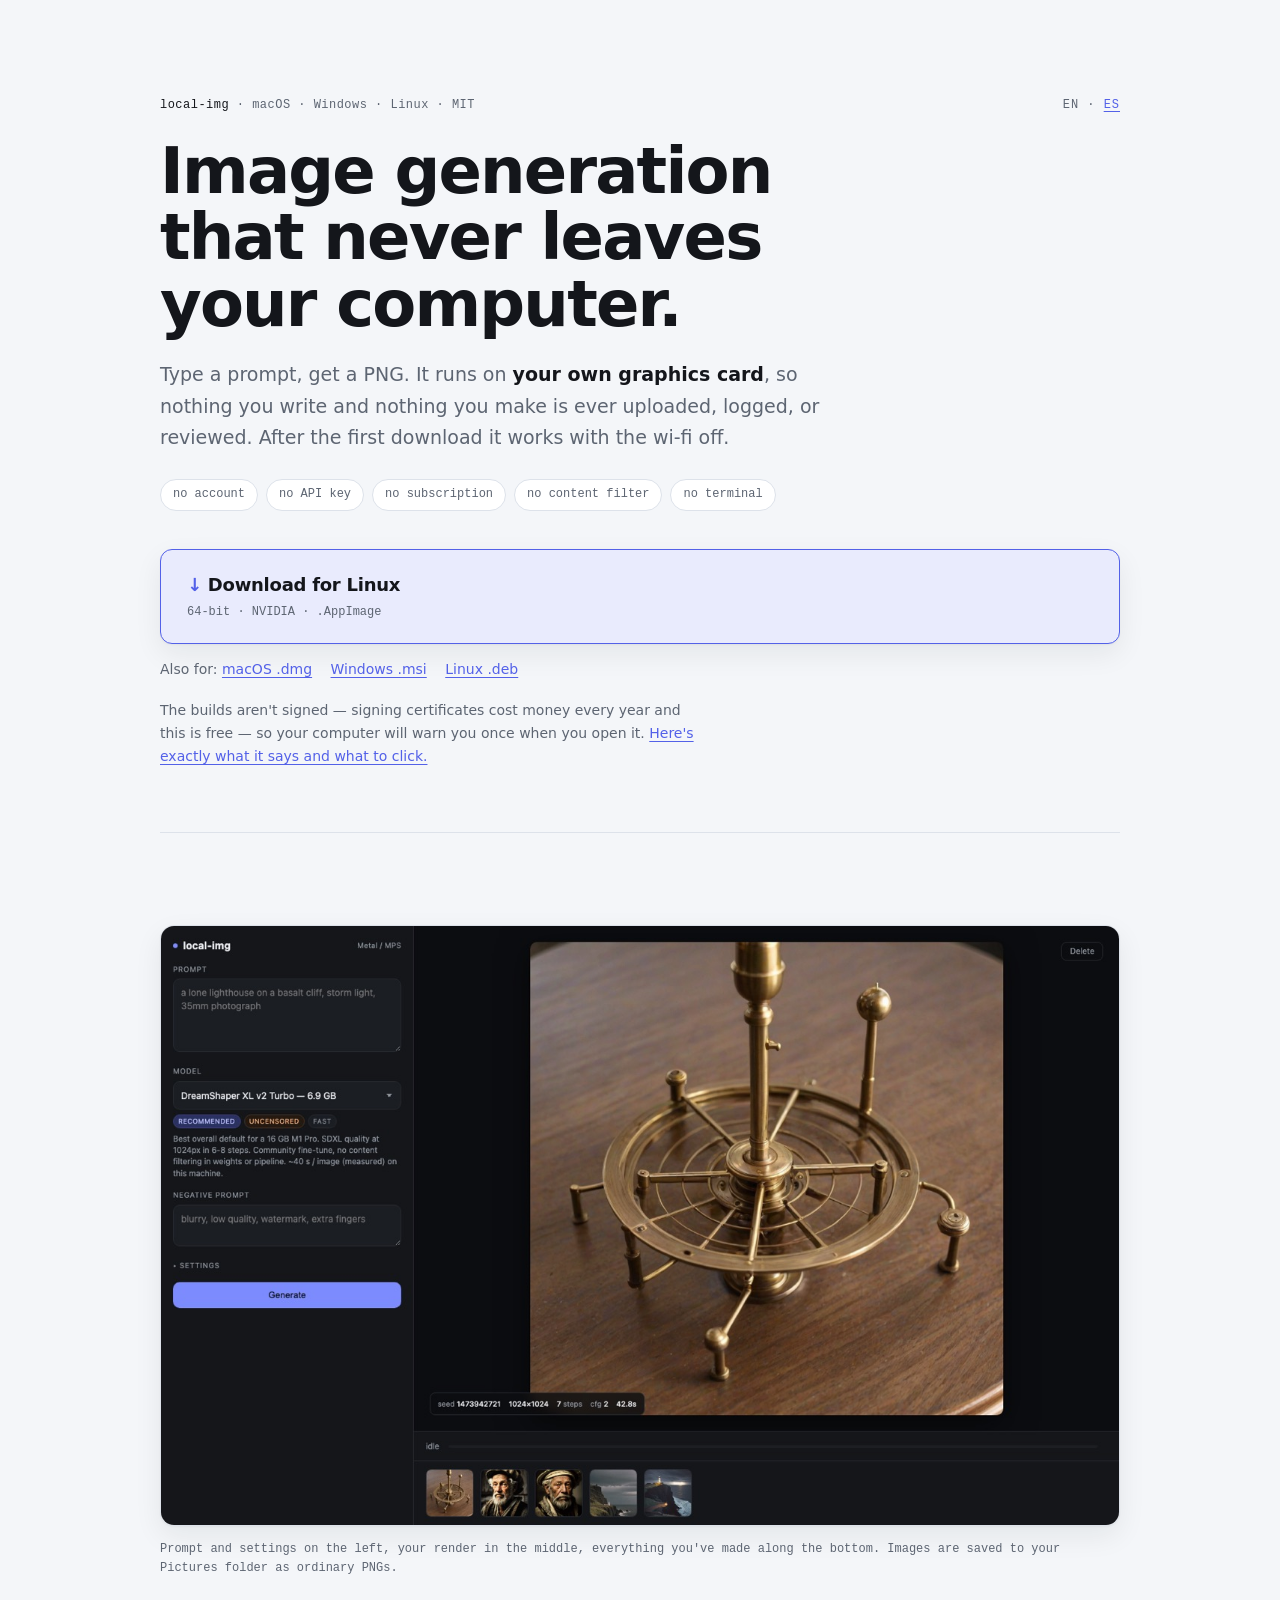
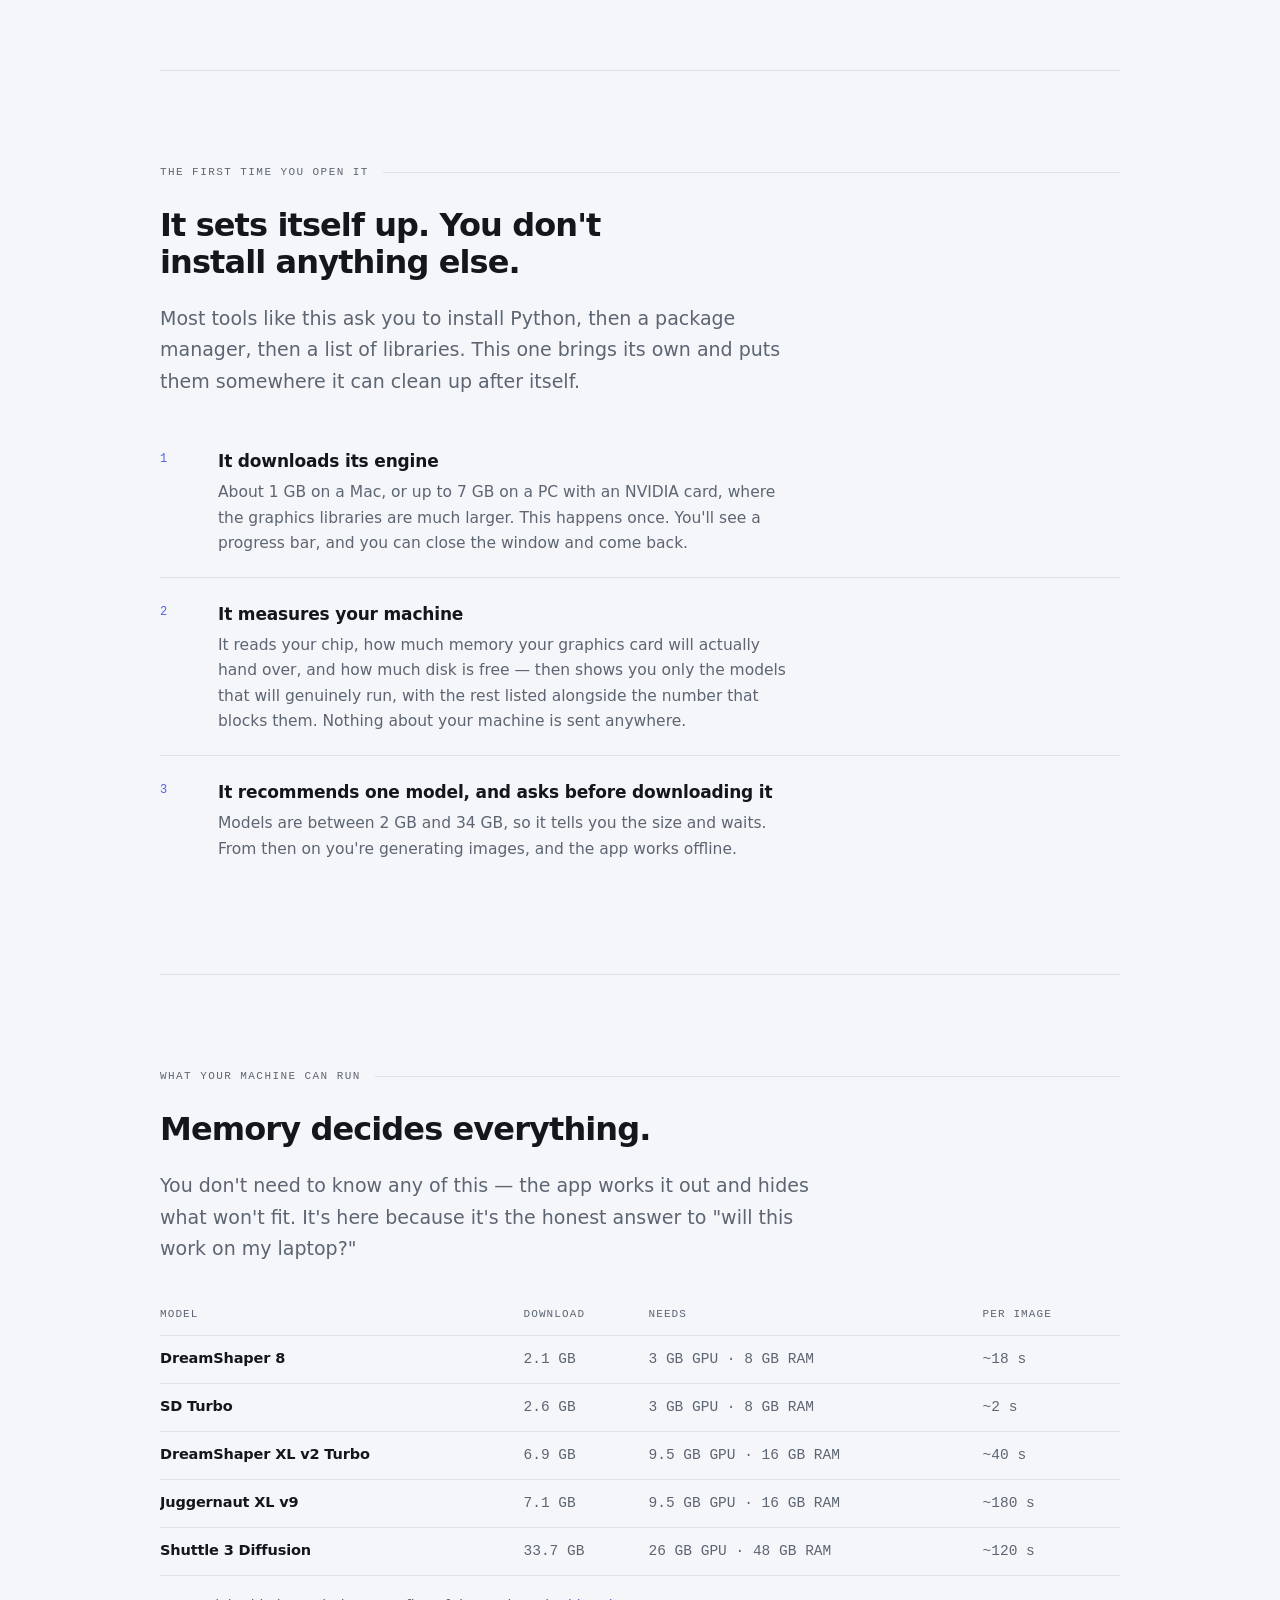
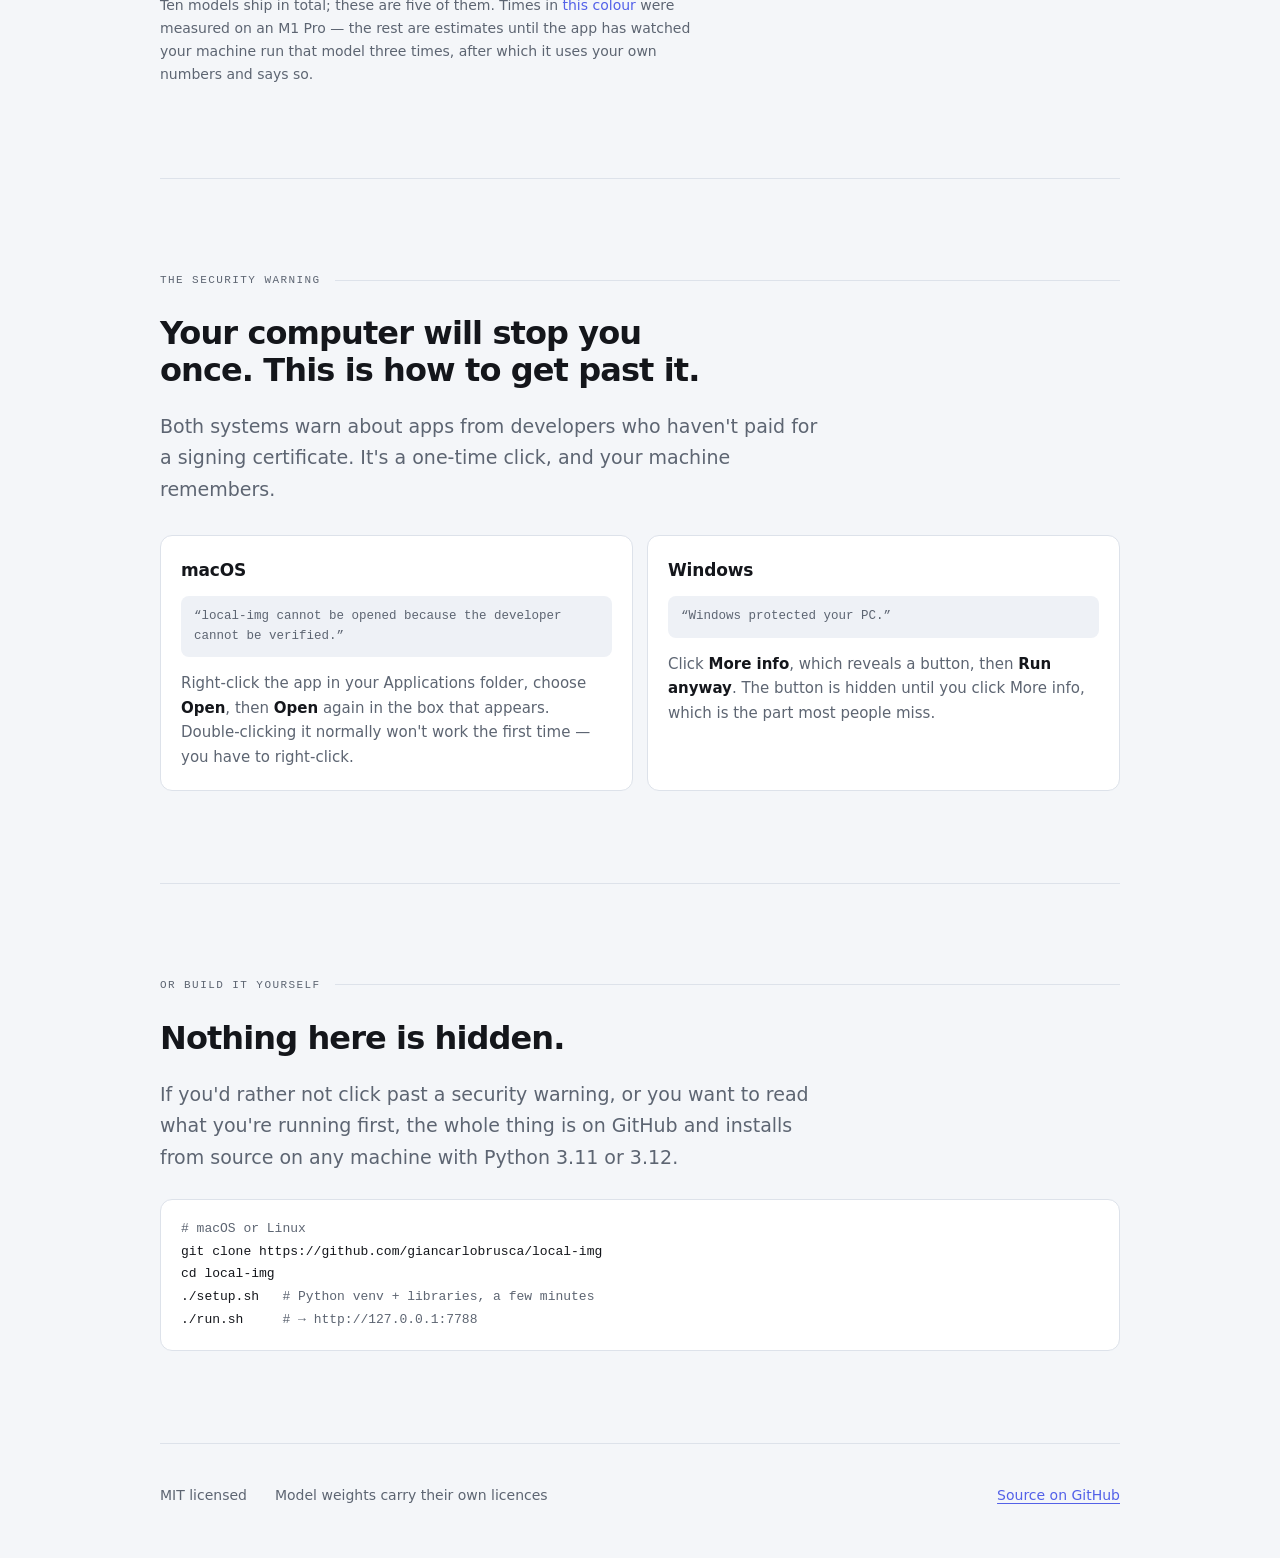
==== docs/index.html @ b3f70683 "fix: close the mutation gaps from the final landing-page review - Tie download.js's BASE to landing_" ====
<!doctype html>
<html lang="en">
<head>
<meta charset="utf-8">
<meta name="viewport" content="width=device-width, initial-scale=1">
<title>local-img — image generation that stays on your computer</title>
<meta name="description" content="Generate images on your own GPU. No account, no API key, no cloud, no content filter. Download for macOS, Windows or Linux.">
<meta property="og:title" content="local-img">
<meta property="og:description" content="Image generation that never leaves your computer.">
<meta property="og:image" content="https://giancarlobrusca.github.io/local-img/preview.jpg">
<link rel="alternate" hreflang="en" href="https://giancarlobrusca.github.io/local-img/">
<link rel="alternate" hreflang="es" href="https://giancarlobrusca.github.io/local-img/es/">
<link rel="alternate" hreflang="x-default" href="https://giancarlobrusca.github.io/local-img/">
<link rel="stylesheet" href="style.css">
</head>
<body>

<main class="wrap">

  <!-- ------------------------------------------------------------ hero -->
  <section class="hero">
    <div class="eyebrow"><span><b>local-img</b> · macOS · Windows · Linux · MIT</span><span class="langs">EN · <a href="es/">ES</a></span></div>
    <div class="stack">
      <h1>Image generation that never leaves your computer.</h1>
      <p class="lead">
        Type a prompt, get a PNG. It runs on <strong>your own graphics card</strong>,
        so nothing you write and nothing you make is ever uploaded, logged, or
        reviewed. After the first download it works with the wi-fi off.
      </p>
      <div class="nots">
        <span class="not">no account</span>
        <span class="not">no API key</span>
        <span class="not">no subscription</span>
        <span class="not">no content filter</span>
        <span class="not">no terminal</span>
      </div>
    </div>

    <div class="downloads" id="downloads"
         data-verb="Download for"
         data-others="Also for:"
         data-mobile="This is a desktop application — open this page on the computer you want to run it on."
         data-mac="Apple Silicon · M1 and later"
         data-windows="10 / 11 · 64-bit · NVIDIA"
         data-linux="64-bit · NVIDIA · .AppImage">
      <a class="dl" href="https://github.com/giancarlobrusca/local-img/releases/latest/download/local-img-macos-arm64.dmg">
        <span class="os">macOS</span>
        <span class="meta">Apple Silicon · M1 and later</span>
        <span class="file">.dmg</span>
      </a>
      <a class="dl" href="https://github.com/giancarlobrusca/local-img/releases/latest/download/local-img-windows-x64.msi">
        <span class="os">Windows</span>
        <span class="meta">10 / 11 · 64-bit · NVIDIA</span>
        <span class="file">.msi</span>
      </a>
      <a class="dl" href="https://github.com/giancarlobrusca/local-img/releases/latest/download/local-img-linux-x64.AppImage">
        <span class="os">Linux</span>
        <span class="meta">64-bit · NVIDIA</span>
        <span class="file">.AppImage</span>
      </a>
      <a class="dl dl-sub" href="https://github.com/giancarlobrusca/local-img/releases/latest/download/local-img-linux-x64.deb">
        <span class="os">Linux</span>
        <span class="meta">Debian, Ubuntu and derivatives</span>
        <span class="file">.deb</span>
      </a>
    </div>

    <p class="unsigned">
      The builds aren't signed — signing certificates cost money every year and this
      is free — so your computer will warn you once when you open it.
      <a href="#security">Here's exactly what it says and what to click.</a>
    </p>
  </section>

  <!-- ------------------------------------------------------------ shot -->
  <section>
    <figure>
      <div class="shot">
        <img src="preview.jpg" width="1280" height="800"
             alt="The local-img window: prompt and model settings on the left, the selected render in the middle, and a strip of previous images along the bottom.">
      </div>
      <figcaption>
        Prompt and settings on the left, your render in the middle, everything you've
        made along the bottom. Images are saved to your Pictures folder as ordinary PNGs.
      </figcaption>
    </figure>
  </section>

  <!-- ----------------------------------------------------- first launch -->
  <section>
    <div class="label">The first time you open it</div>
    <div class="col stack" style="margin-bottom: 30px;">
      <h2>It sets itself up. You don't install anything else.</h2>
      <p class="lead">
        Most tools like this ask you to install Python, then a package manager, then
        a list of libraries. This one brings its own and puts them somewhere it can
        clean up after itself.
      </p>
    </div>
    <ol class="steps">
      <li>
        <div>
          <h3>It downloads its engine</h3>
          <p>
            About 1 GB on a Mac, or up to 7 GB on a PC with an NVIDIA card, where the
            graphics libraries are much larger. This happens once. You'll see a
            progress bar, and you can close the window and come back.
          </p>
        </div>
      </li>
      <li>
        <div>
          <h3>It measures your machine</h3>
          <p>
            It reads your chip, how much memory your graphics card will actually hand
            over, and how much disk is free — then shows you only the models that will
            genuinely run, with the rest listed alongside the number that blocks them.
            Nothing about your machine is sent anywhere.
          </p>
        </div>
      </li>
      <li>
        <div>
          <h3>It recommends one model, and asks before downloading it</h3>
          <p>
            Models are between 2 GB and 34 GB, so it tells you the size and waits.
            From then on you're generating images, and the app works offline.
          </p>
        </div>
      </li>
    </ol>
  </section>

  <!-- --------------------------------------------------------- hardware -->
  <section>
    <div class="label">What your machine can run</div>
    <div class="col stack" style="margin-bottom: 30px;">
      <h2>Memory decides everything.</h2>
      <p class="lead">
        You don't need to know any of this — the app works it out and hides what won't
        fit. It's here because it's the honest answer to "will this work on my laptop?"
      </p>
    </div>
    <div class="scroller">
      <table>
        <thead>
          <tr>
            <th scope="col">Model</th>
            <th scope="col">Download</th>
            <th scope="col">Needs</th>
            <th scope="col">Per image</th>
          </tr>
        </thead>
        <tbody>
          <tr>
            <td class="name">DreamShaper 8</td>
            <td class="num">2.1 GB</td>
            <td class="num">3 GB GPU · 8 GB RAM</td>
            <td class="num measured">~18 s</td>
          </tr>
          <tr>
            <td class="name">SD Turbo</td>
            <td class="num">2.6 GB</td>
            <td class="num">3 GB GPU · 8 GB RAM</td>
            <td class="num">~2 s</td>
          </tr>
          <tr>
            <td class="name">DreamShaper XL v2 Turbo</td>
            <td class="num">6.9 GB</td>
            <td class="num">9.5 GB GPU · 16 GB RAM</td>
            <td class="num measured">~40 s</td>
          </tr>
          <tr>
            <td class="name">Juggernaut XL v9</td>
            <td class="num">7.1 GB</td>
            <td class="num">9.5 GB GPU · 16 GB RAM</td>
            <td class="num">~180 s</td>
          </tr>
          <tr>
            <td class="name">Shuttle 3 Diffusion</td>
            <td class="num">33.7 GB</td>
            <td class="num">26 GB GPU · 48 GB RAM</td>
            <td class="num">~120 s</td>
          </tr>
        </tbody>
      </table>
    </div>
    <p class="footnote">
      Ten models ship in total; these are five of them. Times in
      <span class="measured">this colour</span> were measured on an M1 Pro — the rest
      are estimates until the app has watched your machine run that model three
      times, after which it uses your own numbers and says so.
    </p>
  </section>

  <!-- --------------------------------------------------------- security -->
  <section id="security">
    <div class="label">The security warning</div>
    <div class="col stack" style="margin-bottom: 30px;">
      <h2>Your computer will stop you once. This is how to get past it.</h2>
      <p class="lead">
        Both systems warn about apps from developers who haven't paid for a signing
        certificate. It's a one-time click, and your machine remembers.
      </p>
    </div>
    <div class="prompts">
      <div class="prompt">
        <h3>macOS</h3>
        <p class="quote">“local-img cannot be opened because the developer cannot be verified.”</p>
        <p>
          Right-click the app in your Applications folder, choose <kbd>Open</kbd>, then
          <kbd>Open</kbd> again in the box that appears. Double-clicking it normally
          won't work the first time — you have to right-click.
        </p>
      </div>
      <div class="prompt">
        <h3>Windows</h3>
        <p class="quote">“Windows protected your PC.”</p>
        <p>
          Click <kbd>More info</kbd>, which reveals a button, then
          <kbd>Run anyway</kbd>. The button is hidden until you click More info,
          which is the part most people miss.
        </p>
      </div>
    </div>
  </section>

  <!-- ----------------------------------------------------------- source -->
  <section>
    <div class="label">Or build it yourself</div>
    <div class="col stack" style="margin-bottom: 26px;">
      <h2>Nothing here is hidden.</h2>
      <p class="lead">
        If you'd rather not click past a security warning, or you want to read what
        you're running first, the whole thing is on GitHub and installs from source
        on any machine with Python 3.11 or 3.12.
      </p>
    </div>
    <pre><span class="c"># macOS or Linux</span>
git clone https://github.com/giancarlobrusca/local-img
cd local-img
./setup.sh   <span class="c"># Python venv + libraries, a few minutes</span>
./run.sh     <span class="c"># → http://127.0.0.1:7788</span></pre>
  </section>

  <footer>
    <span>MIT licensed</span>
    <span>Model weights carry their own licences</span>
    <span class="sep"></span>
    <a href="https://github.com/giancarlobrusca/local-img">Source on GitHub</a>
  </footer>

</main>

<script src="download.js"></script>
</body>
</html>
---- docs/style.css ----
:root {
    --ink:      #0a0b0e;
    --panel:    #14161b;
    --panel-2:  #1a1d23;
    --line:     #262a33;
    --text:     #e9ebef;
    --muted:    #8b929c;
    --accent:   #7c8cff;
    --accent-2: #b9c2ff;
    --accent-bg:#1a1e3a;
    --shadow:   0 1px 0 rgba(255,255,255,.03) inset, 0 12px 32px rgba(0,0,0,.5);

    --sans: -apple-system, BlinkMacSystemFont, "Segoe UI Variable Display", "Segoe UI", system-ui, sans-serif;
    --mono: ui-monospace, SFMono-Regular, "SF Mono", Menlo, Consolas, monospace;

    --measure: 62ch;
    --gutter: clamp(20px, 5vw, 40px);
  }

  @media (prefers-color-scheme: light) {
    :root {
      --ink:      #f4f6f9;
      --panel:    #ffffff;
      --panel-2:  #eef1f6;
      --line:     #dde2ea;
      --text:     #14161b;
      --muted:    #5d6572;
      --accent:   #5361e8;
      --accent-2: #3b48c4;
      --accent-bg:#e9ebfd;
      --shadow:   0 1px 2px rgba(20,22,27,.04), 0 10px 28px rgba(20,22,27,.07);
    }
  }
  :root[data-theme="light"] {
    --ink: #f4f6f9; --panel: #ffffff; --panel-2: #eef1f6; --line: #dde2ea;
    --text: #14161b; --muted: #5d6572; --accent: #5361e8; --accent-2: #3b48c4;
    --accent-bg: #e9ebfd;
    --shadow: 0 1px 2px rgba(20,22,27,.04), 0 10px 28px rgba(20,22,27,.07);
  }
  :root[data-theme="dark"] {
    --ink: #0a0b0e; --panel: #14161b; --panel-2: #1a1d23; --line: #262a33;
    --text: #e9ebef; --muted: #8b929c; --accent: #7c8cff; --accent-2: #b9c2ff;
    --accent-bg: #1a1e3a;
    --shadow: 0 1px 0 rgba(255,255,255,.03) inset, 0 12px 32px rgba(0,0,0,.5);
  }

  *, *::before, *::after { box-sizing: border-box; }
  html { -webkit-text-size-adjust: 100%; }
  body {
    margin: 0;
    background: var(--ink);
    color: var(--text);
    font-family: var(--sans);
    font-size: 17px;
    line-height: 1.65;
    -webkit-font-smoothing: antialiased;
  }
  a { color: var(--accent); text-decoration-thickness: 1px; text-underline-offset: 3px; }
  a:hover { color: var(--accent-2); }
  :focus-visible { outline: 2px solid var(--accent); outline-offset: 3px; border-radius: 3px; }

  .wrap { width: 100%; max-width: 1040px; margin: 0 auto; padding: 0 var(--gutter); }
  .col { max-width: var(--measure); }

  h1, h2, h3 { text-wrap: balance; margin: 0; letter-spacing: -0.028em; font-weight: 680; }
  h1 { font-size: clamp(2.4rem, 6.2vw, 4rem); line-height: 1.04; }
  h2 { font-size: clamp(1.5rem, 3vw, 2rem); line-height: 1.15; }
  h3 { font-size: 1.0625rem; letter-spacing: -0.01em; font-weight: 640; }
  p { margin: 0; }

  /* Section labels echo the app's own group headers. */
  .label {
    font-family: var(--mono);
    font-size: 11px;
    text-transform: uppercase;
    letter-spacing: .13em;
    color: var(--muted);
    display: flex;
    align-items: center;
    gap: 14px;
    margin-bottom: 26px;
  }
  .label::after { content: ""; flex: 1; height: 1px; background: var(--line); }

  section { padding-block: clamp(56px, 9vw, 92px); border-top: 1px solid var(--line); }
  section:first-of-type { border-top: 0; }
  .stack { display: flex; flex-direction: column; gap: 22px; }

  /* ------------------------------------------------------------- hero -- */
  .hero { padding-top: clamp(48px, 9vw, 96px); padding-bottom: clamp(40px, 6vw, 64px); }
  /* Exactly two children, both spans: the product line and .langs. A bare text
     run here would become an anonymous flex item, lose its leading space, and
     take column-gap instead — an asymmetric hole after "local-img". */
  .eyebrow {
    font-family: var(--mono); font-size: 12px; color: var(--muted);
    letter-spacing: .04em; margin-bottom: 22px;
    display: flex; flex-wrap: wrap; gap: 8px 16px; align-items: baseline;
  }
  .eyebrow b { color: var(--text); font-weight: 500; }
  .langs { margin-left: auto; letter-spacing: .08em; }
  .lead { font-size: clamp(1.0625rem, 2vw, 1.1875rem); color: var(--muted); max-width: 56ch; }
  .lead strong { color: var(--text); font-weight: 560; }

  .nots { display: flex; flex-wrap: wrap; gap: 8px; margin-top: 4px; }
  .not {
    font-family: var(--mono); font-size: 12px; color: var(--muted);
    border: 1px solid var(--line); border-radius: 999px; padding: 5px 12px;
    background: var(--panel);
  }

  /* --------------------------------------------------------- download -- */
  .downloads {
    display: grid; gap: 12px; margin-top: 38px;
    grid-template-columns: repeat(auto-fit, minmax(230px, 1fr));
  }
  .dl {
    display: flex; flex-direction: column; gap: 3px;
    background: var(--panel); border: 1px solid var(--line);
    border-radius: 12px; padding: 18px 18px 16px;
    text-decoration: none; color: inherit;
    box-shadow: var(--shadow);
    transition: border-color .18s ease, transform .18s ease;
  }
  .dl:hover { border-color: var(--accent); transform: translateY(-2px); color: inherit; }
  .dl .os { font-weight: 620; letter-spacing: -0.012em; }
  .dl .meta { font-family: var(--mono); font-size: 12px; color: var(--muted); }
  .dl .file {
    font-family: var(--mono); font-size: 12px; color: var(--accent);
    margin-top: 10px; display: flex; align-items: center; gap: 6px;
  }
  .dl .file::after { content: "↓"; }

  .dl-hero {
    display: flex; flex-direction: column; gap: 3px;
    margin-top: 38px; padding: 20px 26px;
    background: var(--accent-bg); border: 1px solid var(--accent);
    border-radius: 12px; text-decoration: none; color: inherit;
    box-shadow: var(--shadow);
    transition: transform .18s ease;
  }
  .dl-hero:hover { transform: translateY(-2px); color: inherit; }
  .dl-hero-line { font-weight: 640; font-size: 1.125rem; letter-spacing: -0.014em; }
  .dl-hero-line::before { content: "↓ "; color: var(--accent); }
  .dl-hero-meta { font-family: var(--mono); font-size: 12px; color: var(--muted); }

  .dl-others { font-size: 14px; color: var(--muted); margin-top: 14px; }
  .dl-others a { margin-right: 14px; }

  .dl-mobile { font-size: 14px; color: var(--muted); margin-top: 38px; }

  /* Linux's second card (.deb) reads as the alt format for the OS above it. */
  .dl-sub { opacity: .78; }
  .dl-sub:hover { opacity: 1; }

  .unsigned {
    font-size: 14px; color: var(--muted); margin-top: 18px; max-width: 60ch;
  }

  /* ---------------------------------------------------------- shot ----- */
  figure { margin: 0; }
  .shot {
    border: 1px solid var(--line); border-radius: 14px; overflow: hidden;
    background: var(--panel); box-shadow: var(--shadow); line-height: 0;
  }
  .shot img { width: 100%; height: auto; display: block; }
  figcaption {
    font-family: var(--mono); font-size: 12px; color: var(--muted);
    margin-top: 14px; line-height: 1.6;
  }

  /* ---------------------------------------------------------- steps ---- */
  ol.steps { list-style: none; margin: 0; padding: 0; display: flex; flex-direction: column; gap: 2px; counter-reset: s; }
  ol.steps li {
    counter-increment: s;
    display: grid; grid-template-columns: 40px 1fr; gap: 18px;
    padding: 20px 0; border-bottom: 1px solid var(--line);
  }
  ol.steps li:last-child { border-bottom: 0; }
  ol.steps li::before {
    content: counter(s);
    font-family: var(--mono); font-size: 12px; color: var(--accent);
    padding-top: 3px; font-variant-numeric: tabular-nums;
  }
  ol.steps h3 { margin-bottom: 5px; }
  ol.steps p { color: var(--muted); font-size: 15.5px; max-width: 58ch; }

  /* ---------------------------------------------------------- table ---- */
  .scroller { overflow-x: auto; margin-top: 4px; }
  table { border-collapse: collapse; width: 100%; min-width: 620px; font-size: 14.5px; }
  th, td { text-align: left; padding: 11px 16px 11px 0; border-bottom: 1px solid var(--line); vertical-align: baseline; }
  th {
    font-family: var(--mono); font-size: 11px; font-weight: 400;
    text-transform: uppercase; letter-spacing: .1em; color: var(--muted);
    padding-bottom: 12px;
  }
  td.num { font-family: var(--mono); font-variant-numeric: tabular-nums; color: var(--muted); white-space: nowrap; }
  td.name { font-weight: 560; letter-spacing: -0.01em; }
  .measured { color: var(--accent); }
  .footnote { font-size: 14px; color: var(--muted); margin-top: 18px; max-width: 62ch; }

  /* -------------------------------------------------------- prompts ---- */
  .prompts { display: grid; gap: 14px; grid-template-columns: repeat(auto-fit, minmax(280px, 1fr)); }
  .prompt {
    background: var(--panel); border: 1px solid var(--line);
    border-radius: 12px; padding: 20px;
  }
  .prompt h3 { margin-bottom: 12px; }
  .prompt .quote {
    font-family: var(--mono); font-size: 12.5px; line-height: 1.55;
    color: var(--muted); background: var(--panel-2);
    border-radius: 8px; padding: 11px 13px; margin-bottom: 14px;
  }
  .prompt p { font-size: 15px; color: var(--muted); }
  .prompt kbd {
    font: inherit; font-weight: 600; color: var(--text);
    background: none; padding: 0;
  }

  /* --------------------------------------------------------- source ---- */
  pre {
    font-family: var(--mono); font-size: 13px; line-height: 1.75;
    background: var(--panel); border: 1px solid var(--line);
    border-radius: 12px; padding: 18px 20px; overflow-x: auto; margin: 0;
    color: var(--text);
  }
  pre .c { color: var(--muted); }

  footer {
    border-top: 1px solid var(--line);
    padding-block: 40px 56px;
    font-size: 14px; color: var(--muted);
    display: flex; flex-wrap: wrap; gap: 8px 28px; align-items: baseline;
  }
  footer .sep { flex: 1; }

  @media (prefers-reduced-motion: reduce) {
    * { transition: none !important; animation: none !important; }
  }
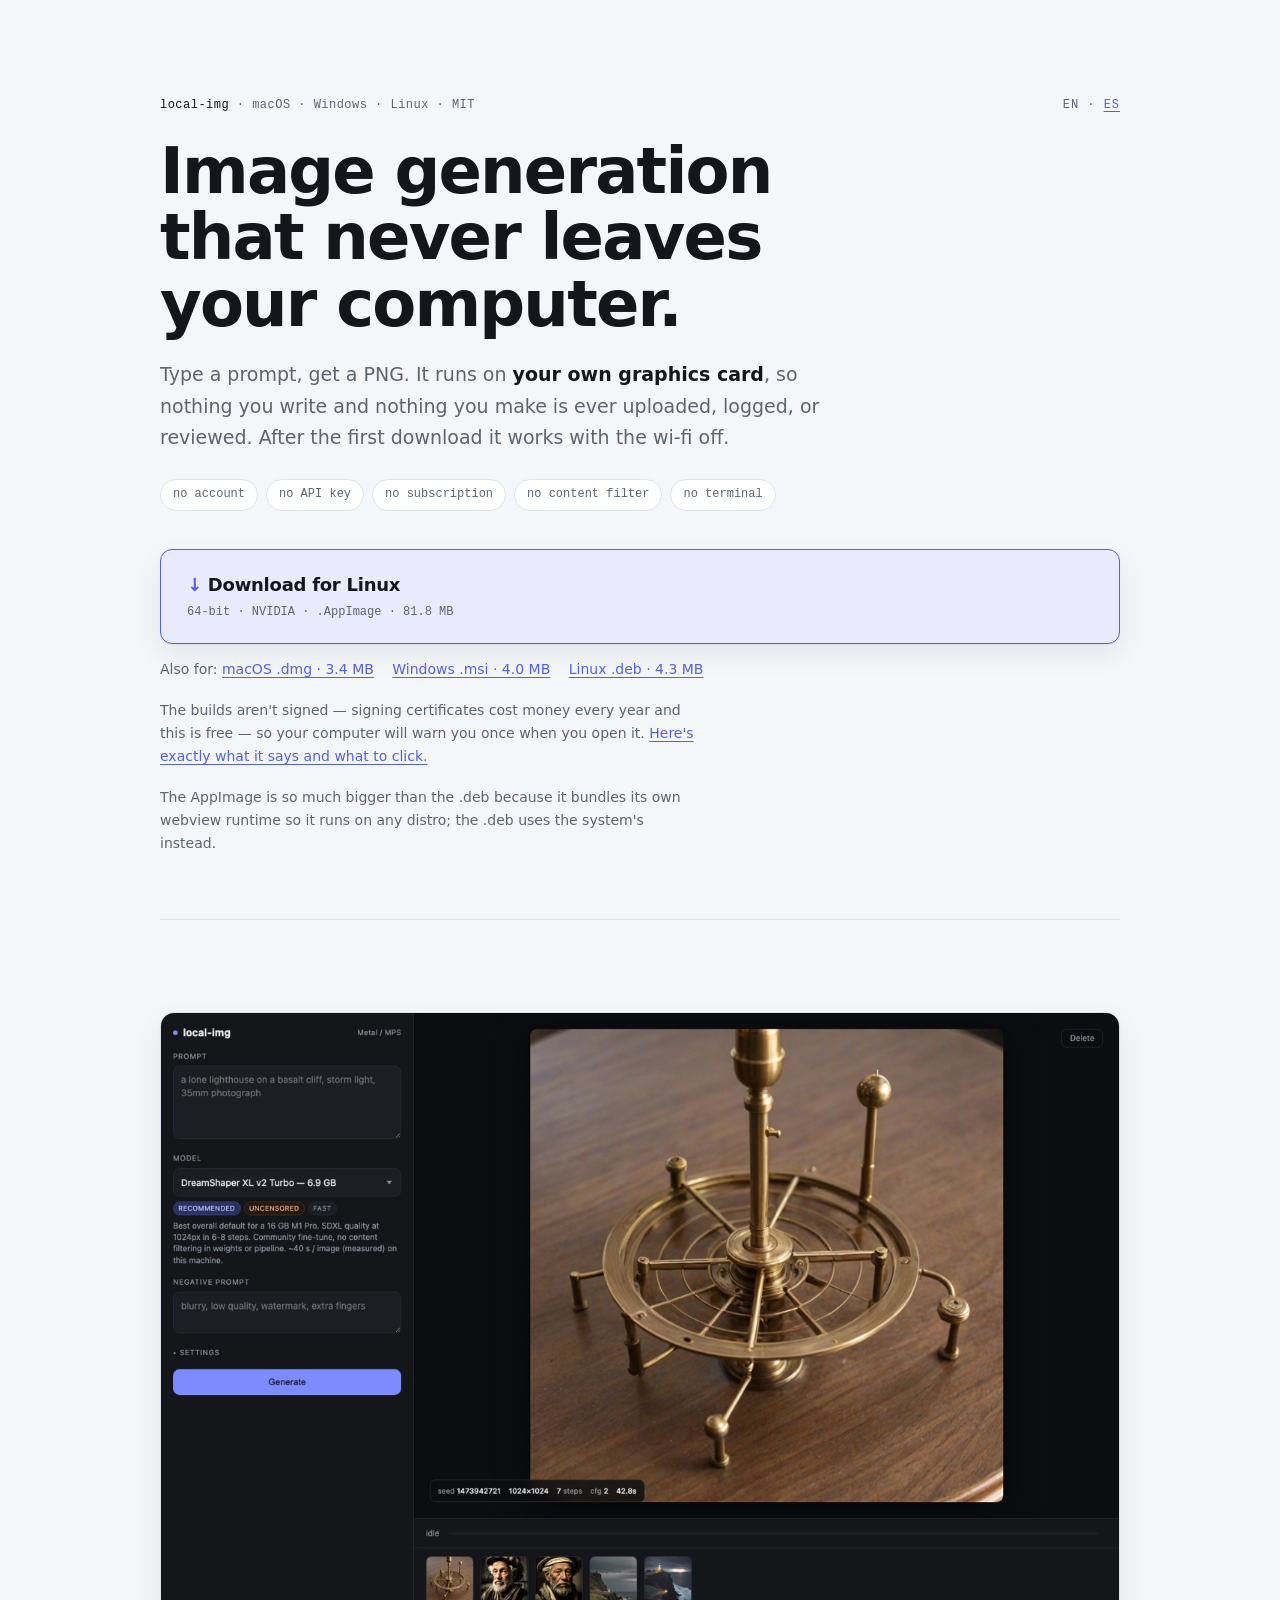
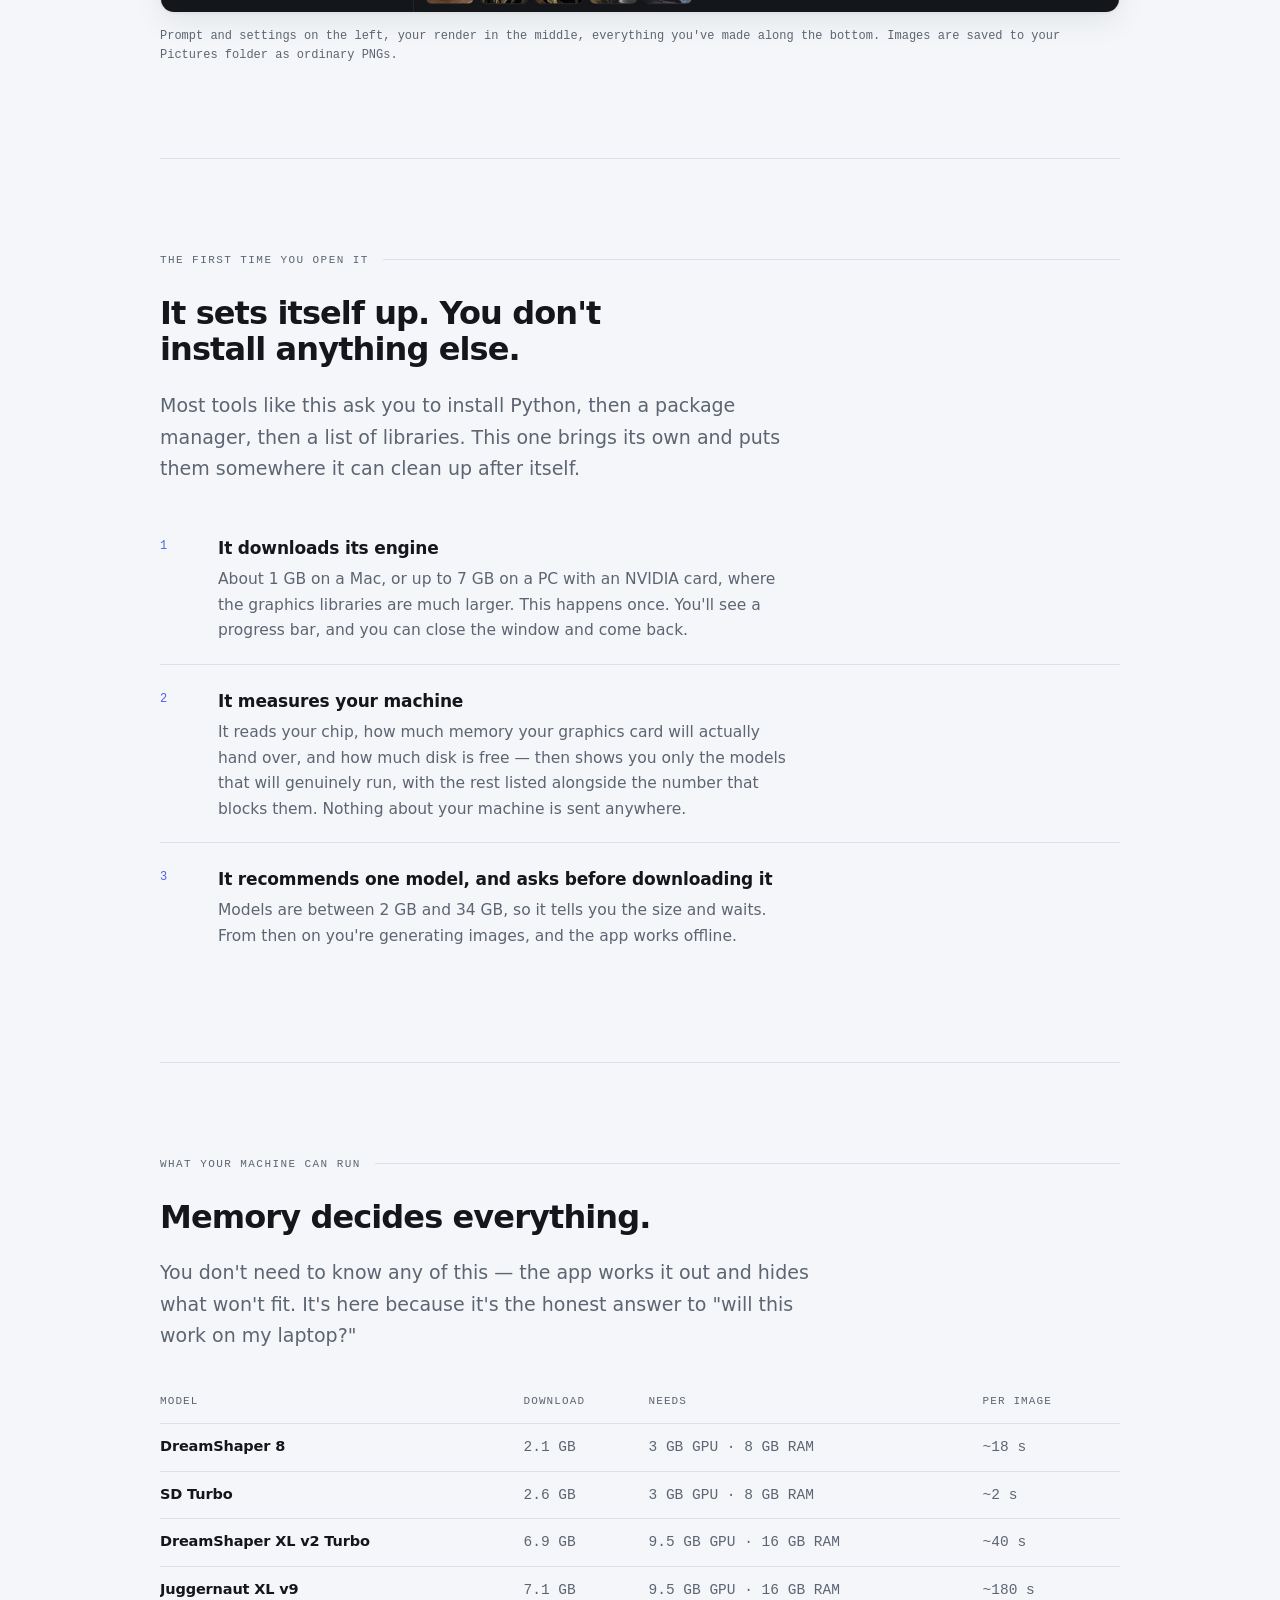
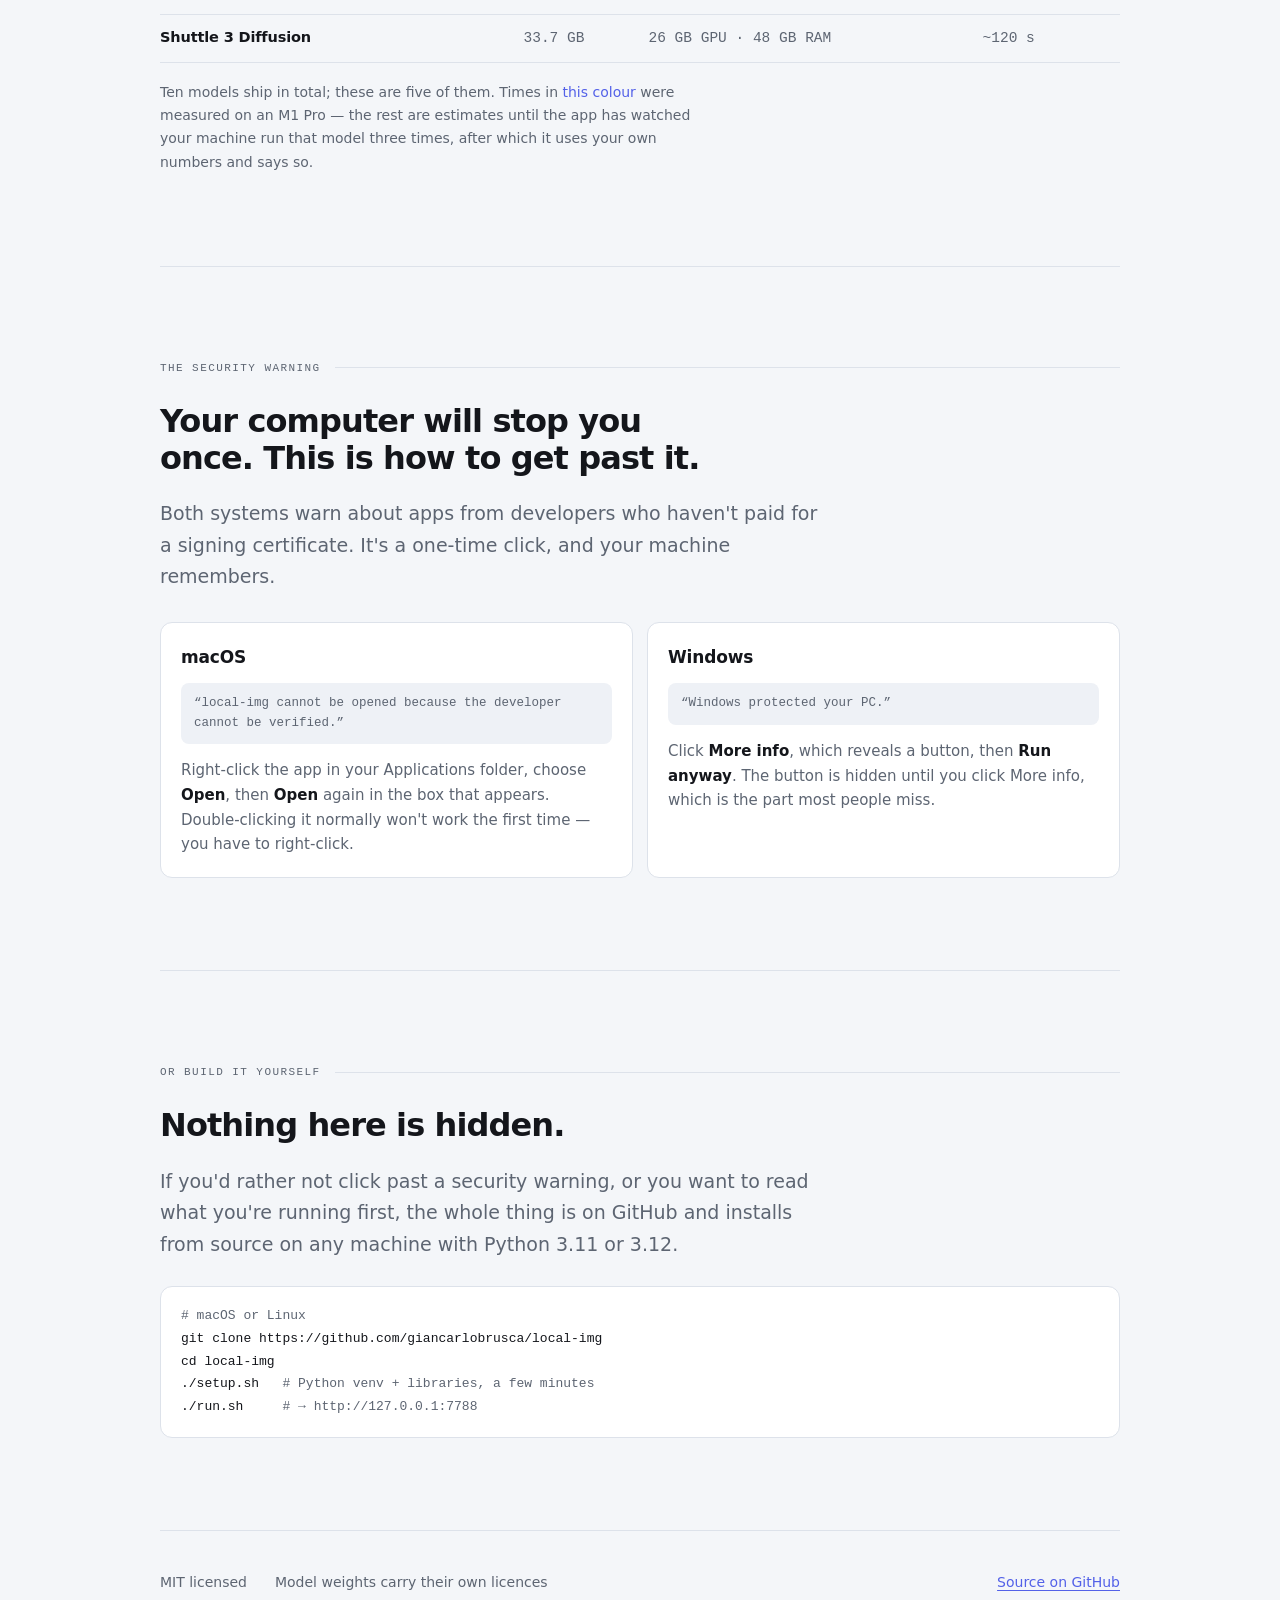
==== commit 1a68d60c: "feat: publish the real v0.1.0 download sizes on the landing pages Now that a release exists, the siz" ====
--- a/docs/index.html
+++ b/docs/index.html
@@ -7,10 +7,10 @@
 <meta name="description" content="Generate images on your own GPU. No account, no API key, no cloud, no content filter. Download for macOS, Windows or Linux.">
 <meta property="og:title" content="local-img">
 <meta property="og:description" content="Image generation that never leaves your computer.">
-<meta property="og:image" content="https://giancarlobrusca.github.io/local-img/preview.jpg">
-<link rel="alternate" hreflang="en" href="https://giancarlobrusca.github.io/local-img/">
-<link rel="alternate" hreflang="es" href="https://giancarlobrusca.github.io/local-img/es/">
-<link rel="alternate" hreflang="x-default" href="https://giancarlobrusca.github.io/local-img/">
+<meta property="og:image" content="https://local-img-seven.vercel.app/preview.jpg">
+<link rel="alternate" hreflang="en" href="https://local-img-seven.vercel.app/">
+<link rel="alternate" hreflang="es" href="https://local-img-seven.vercel.app/es/">
+<link rel="alternate" hreflang="x-default" href="https://local-img-seven.vercel.app/">
 <link rel="stylesheet" href="style.css">
 </head>
 <body>
@@ -40,28 +40,28 @@
          data-verb="Download for"
          data-others="Also for:"
          data-mobile="This is a desktop application — open this page on the computer you want to run it on."
-         data-mac="Apple Silicon · M1 and later"
-         data-windows="10 / 11 · 64-bit · NVIDIA"
-         data-linux="64-bit · NVIDIA · .AppImage">
+         data-mac="Apple Silicon · M1 and later · 3.4 MB"
+         data-windows="10 / 11 · 64-bit · NVIDIA · 4.0 MB"
+         data-linux="64-bit · NVIDIA · .AppImage · 81.8 MB">
       <a class="dl" href="https://github.com/giancarlobrusca/local-img/releases/latest/download/local-img-macos-arm64.dmg">
         <span class="os">macOS</span>
         <span class="meta">Apple Silicon · M1 and later</span>
-        <span class="file">.dmg</span>
+        <span class="file">.dmg · 3.4 MB</span>
       </a>
       <a class="dl" href="https://github.com/giancarlobrusca/local-img/releases/latest/download/local-img-windows-x64.msi">
         <span class="os">Windows</span>
         <span class="meta">10 / 11 · 64-bit · NVIDIA</span>
-        <span class="file">.msi</span>
+        <span class="file">.msi · 4.0 MB</span>
       </a>
       <a class="dl" href="https://github.com/giancarlobrusca/local-img/releases/latest/download/local-img-linux-x64.AppImage">
         <span class="os">Linux</span>
         <span class="meta">64-bit · NVIDIA</span>
-        <span class="file">.AppImage</span>
+        <span class="file">.AppImage · 81.8 MB</span>
       </a>
       <a class="dl dl-sub" href="https://github.com/giancarlobrusca/local-img/releases/latest/download/local-img-linux-x64.deb">
         <span class="os">Linux</span>
         <span class="meta">Debian, Ubuntu and derivatives</span>
-        <span class="file">.deb</span>
+        <span class="file">.deb · 4.3 MB</span>
       </a>
     </div>
 
@@ -69,6 +69,10 @@
       The builds aren't signed — signing certificates cost money every year and this
       is free — so your computer will warn you once when you open it.
       <a href="#security">Here's exactly what it says and what to click.</a>
+    </p>
+    <p class="unsigned">
+      The AppImage is so much bigger than the .deb because it bundles its own webview
+      runtime so it runs on any distro; the .deb uses the system's instead.
     </p>
   </section>
 
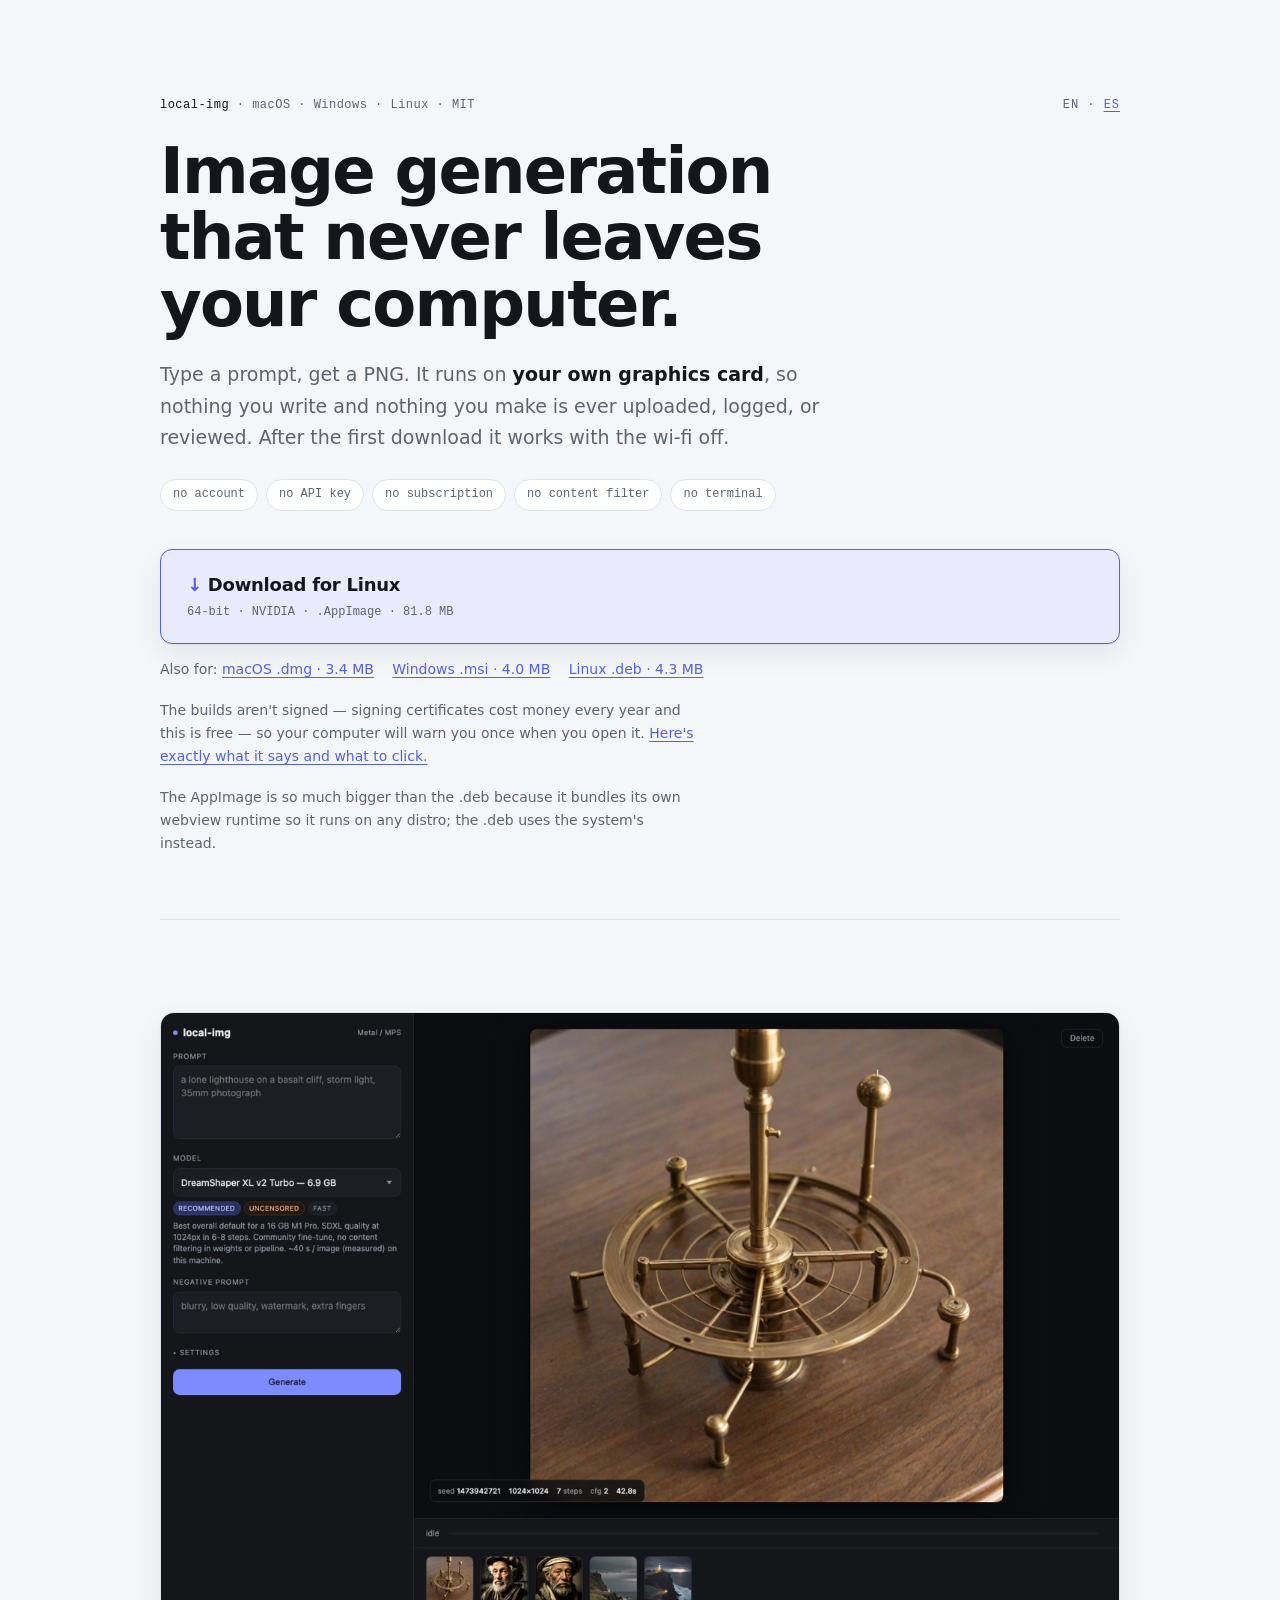
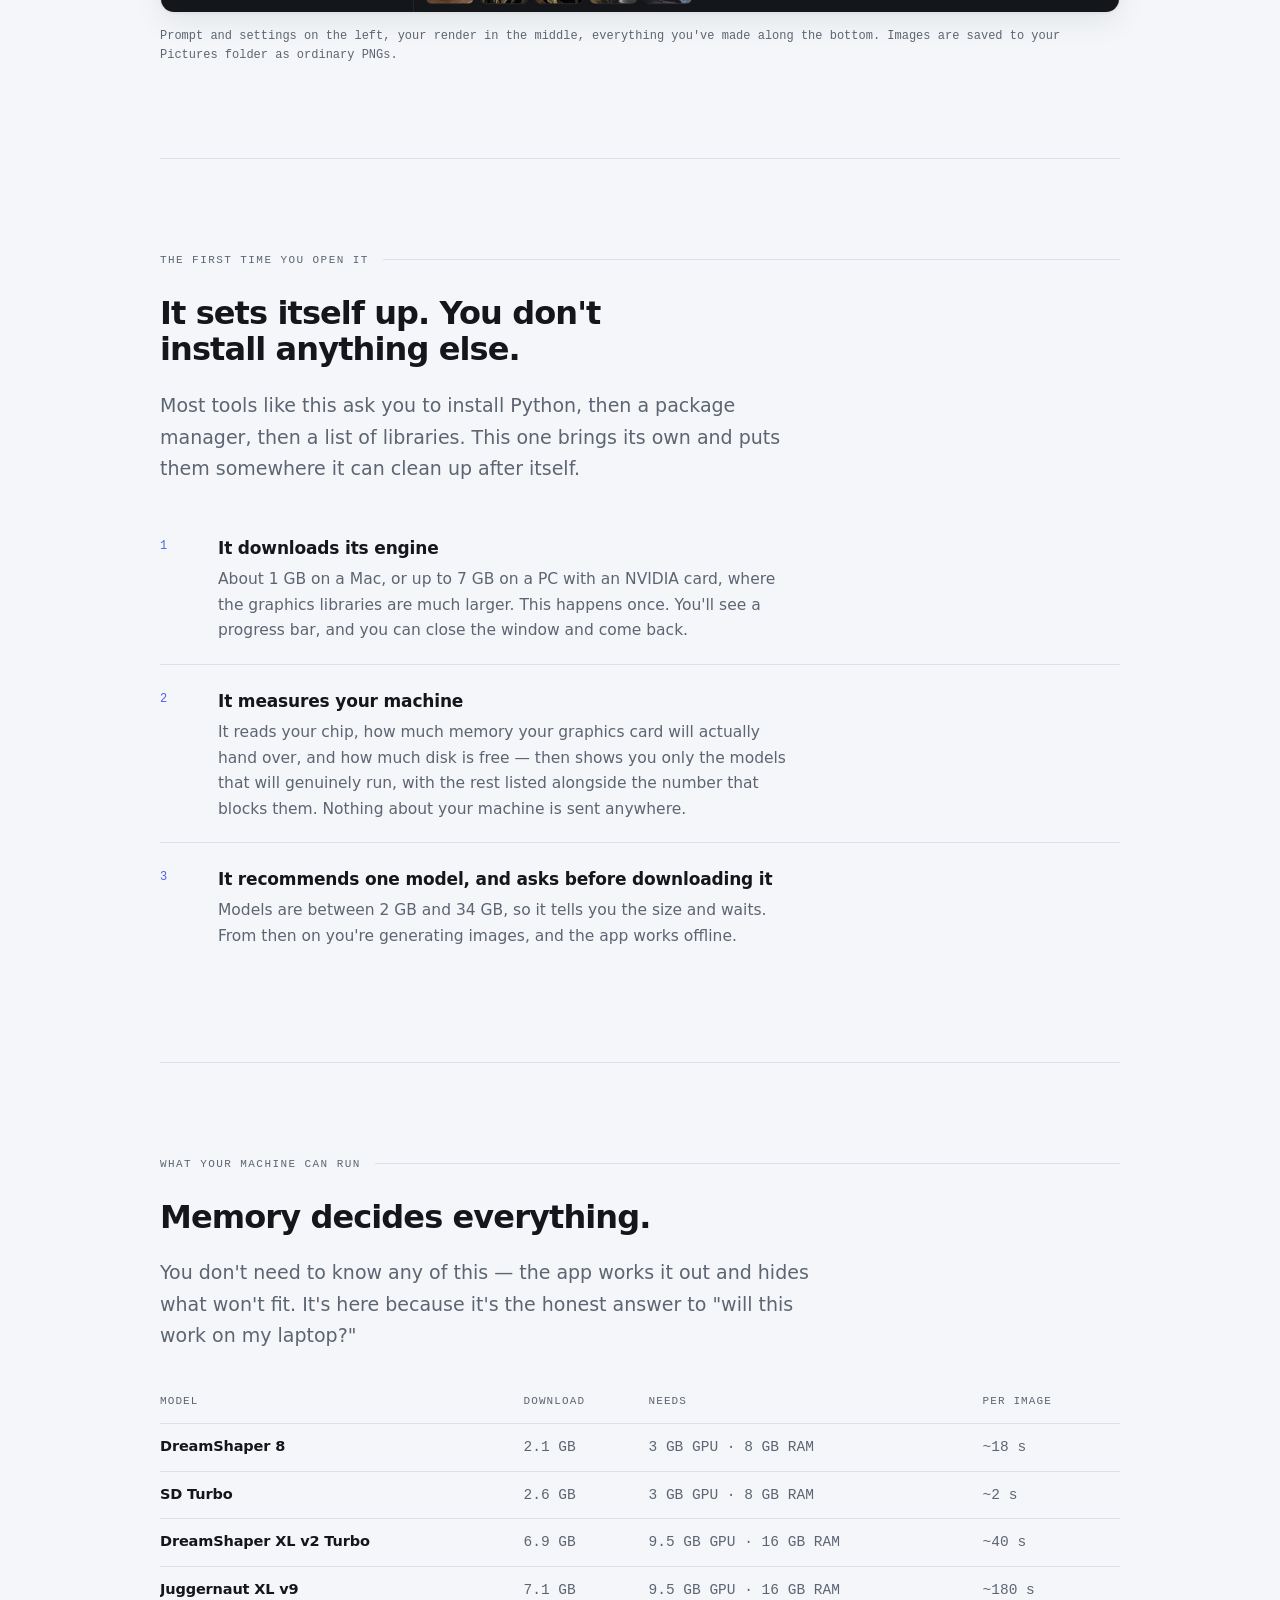
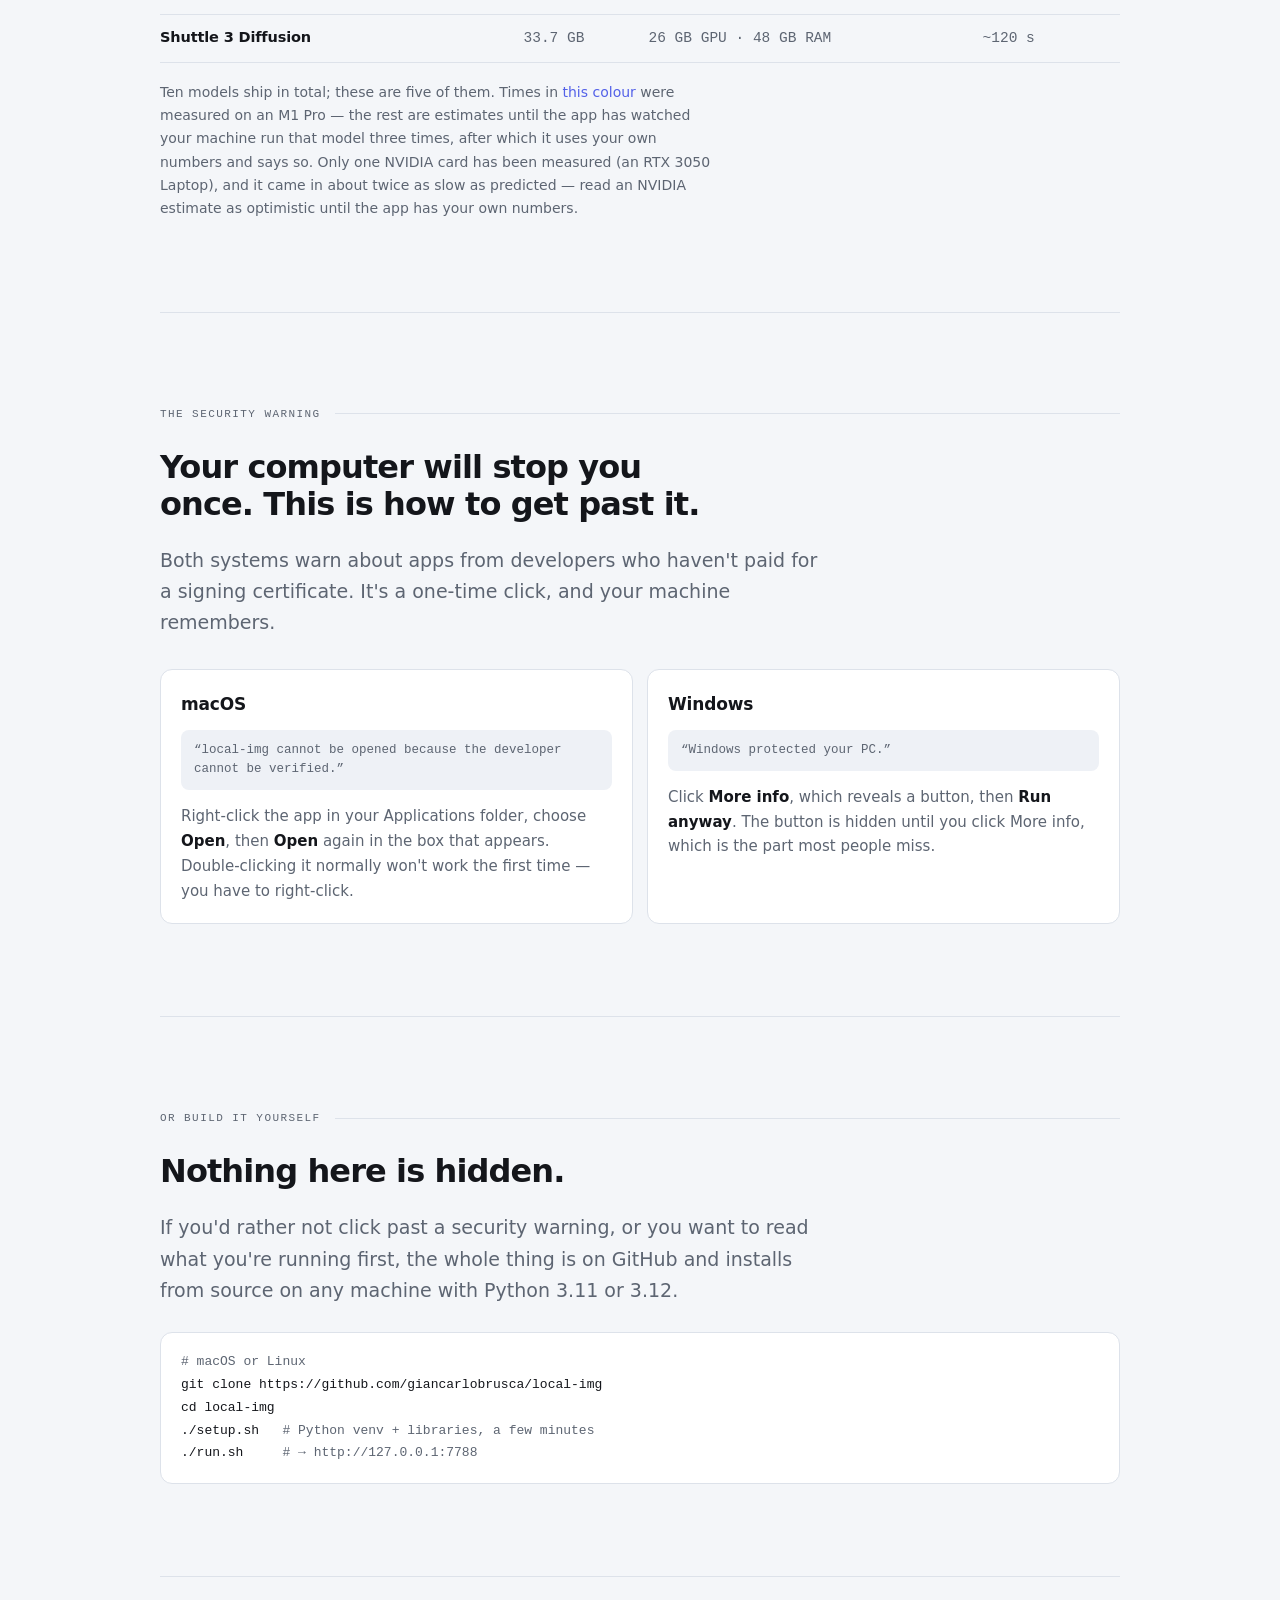
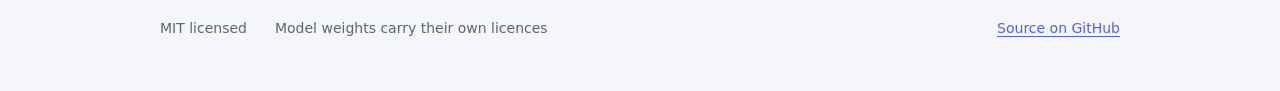
==== commit 5875b935: "docs: warn NVIDIA readers the estimates skew optimistic The landing pages only said unmeasured times" ====
--- a/docs/index.html
+++ b/docs/index.html
@@ -193,7 +193,10 @@
       Ten models ship in total; these are five of them. Times in
       <span class="measured">this colour</span> were measured on an M1 Pro — the rest
       are estimates until the app has watched your machine run that model three
-      times, after which it uses your own numbers and says so.
+      times, after which it uses your own numbers and says so. Only one NVIDIA card
+      has been measured (an RTX 3050 Laptop), and it came in about twice as slow as
+      predicted — read an NVIDIA estimate as optimistic until the app has your own
+      numbers.
     </p>
   </section>
 
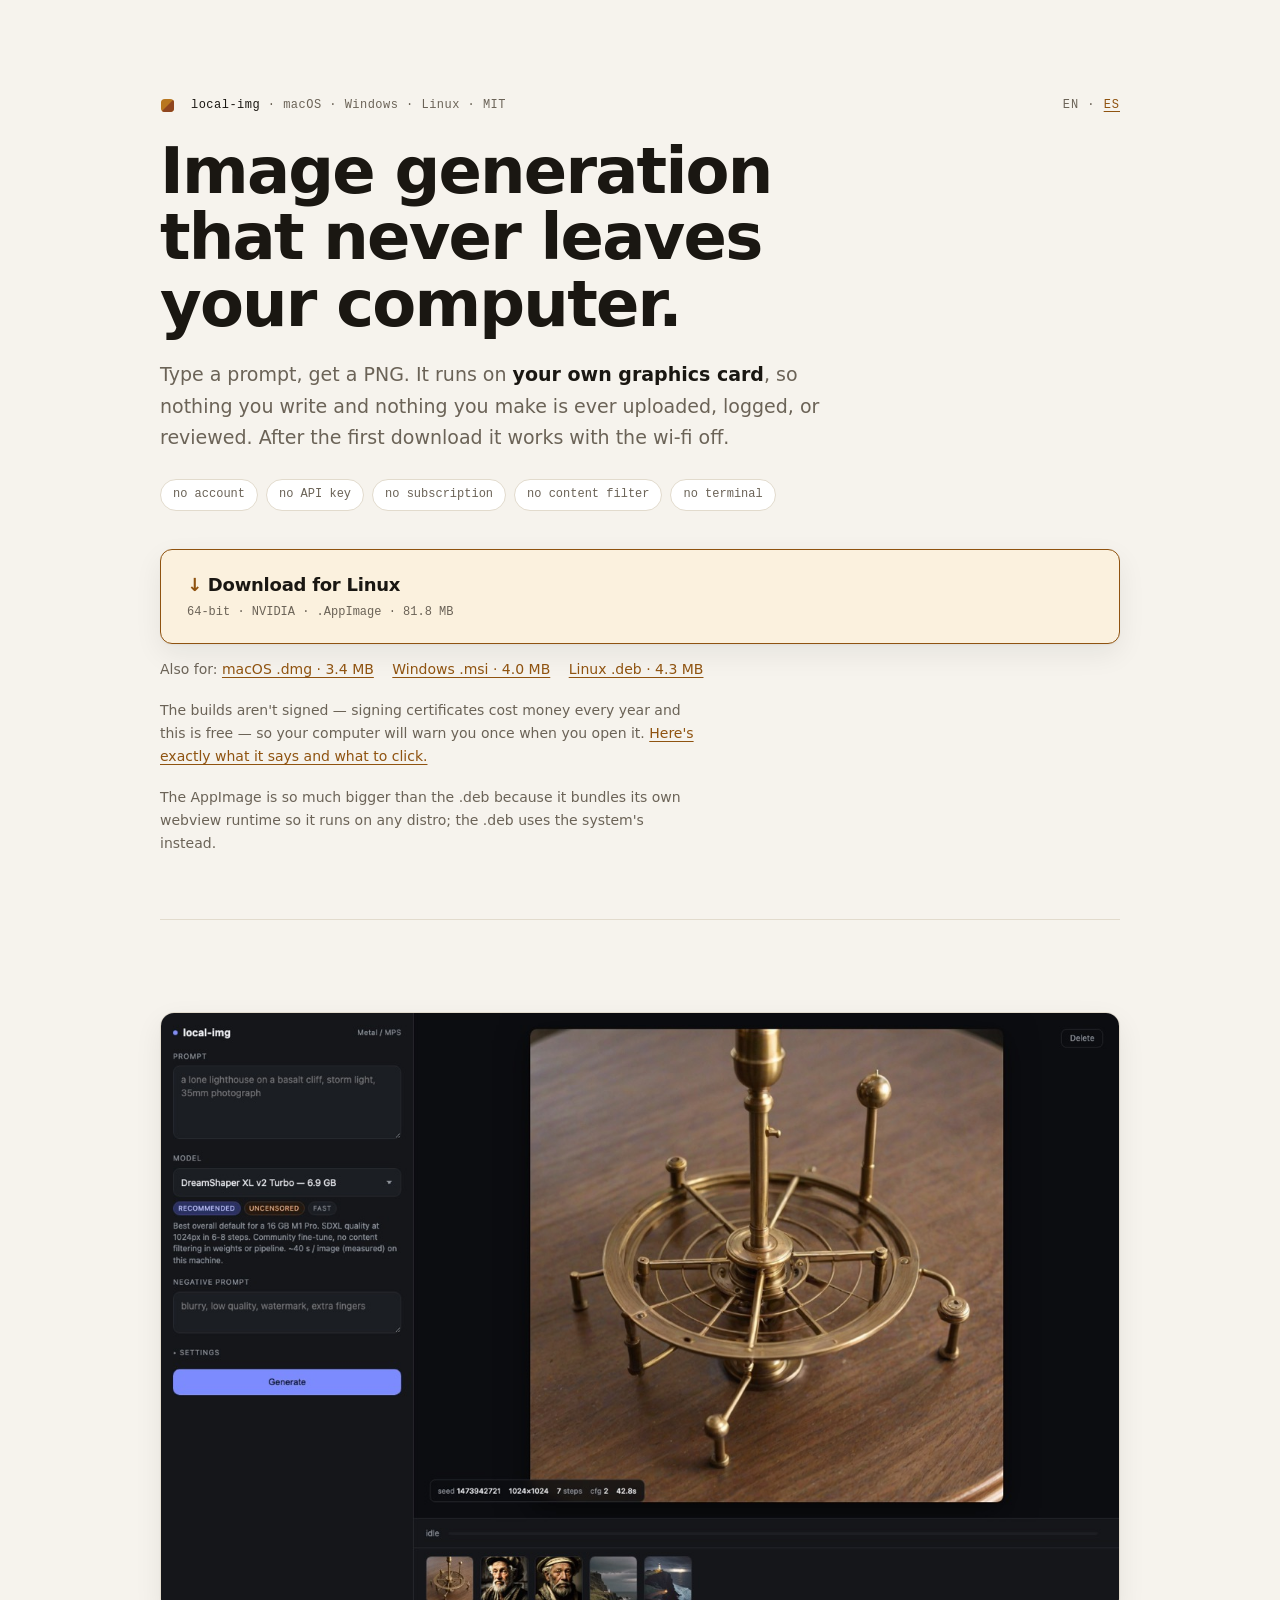
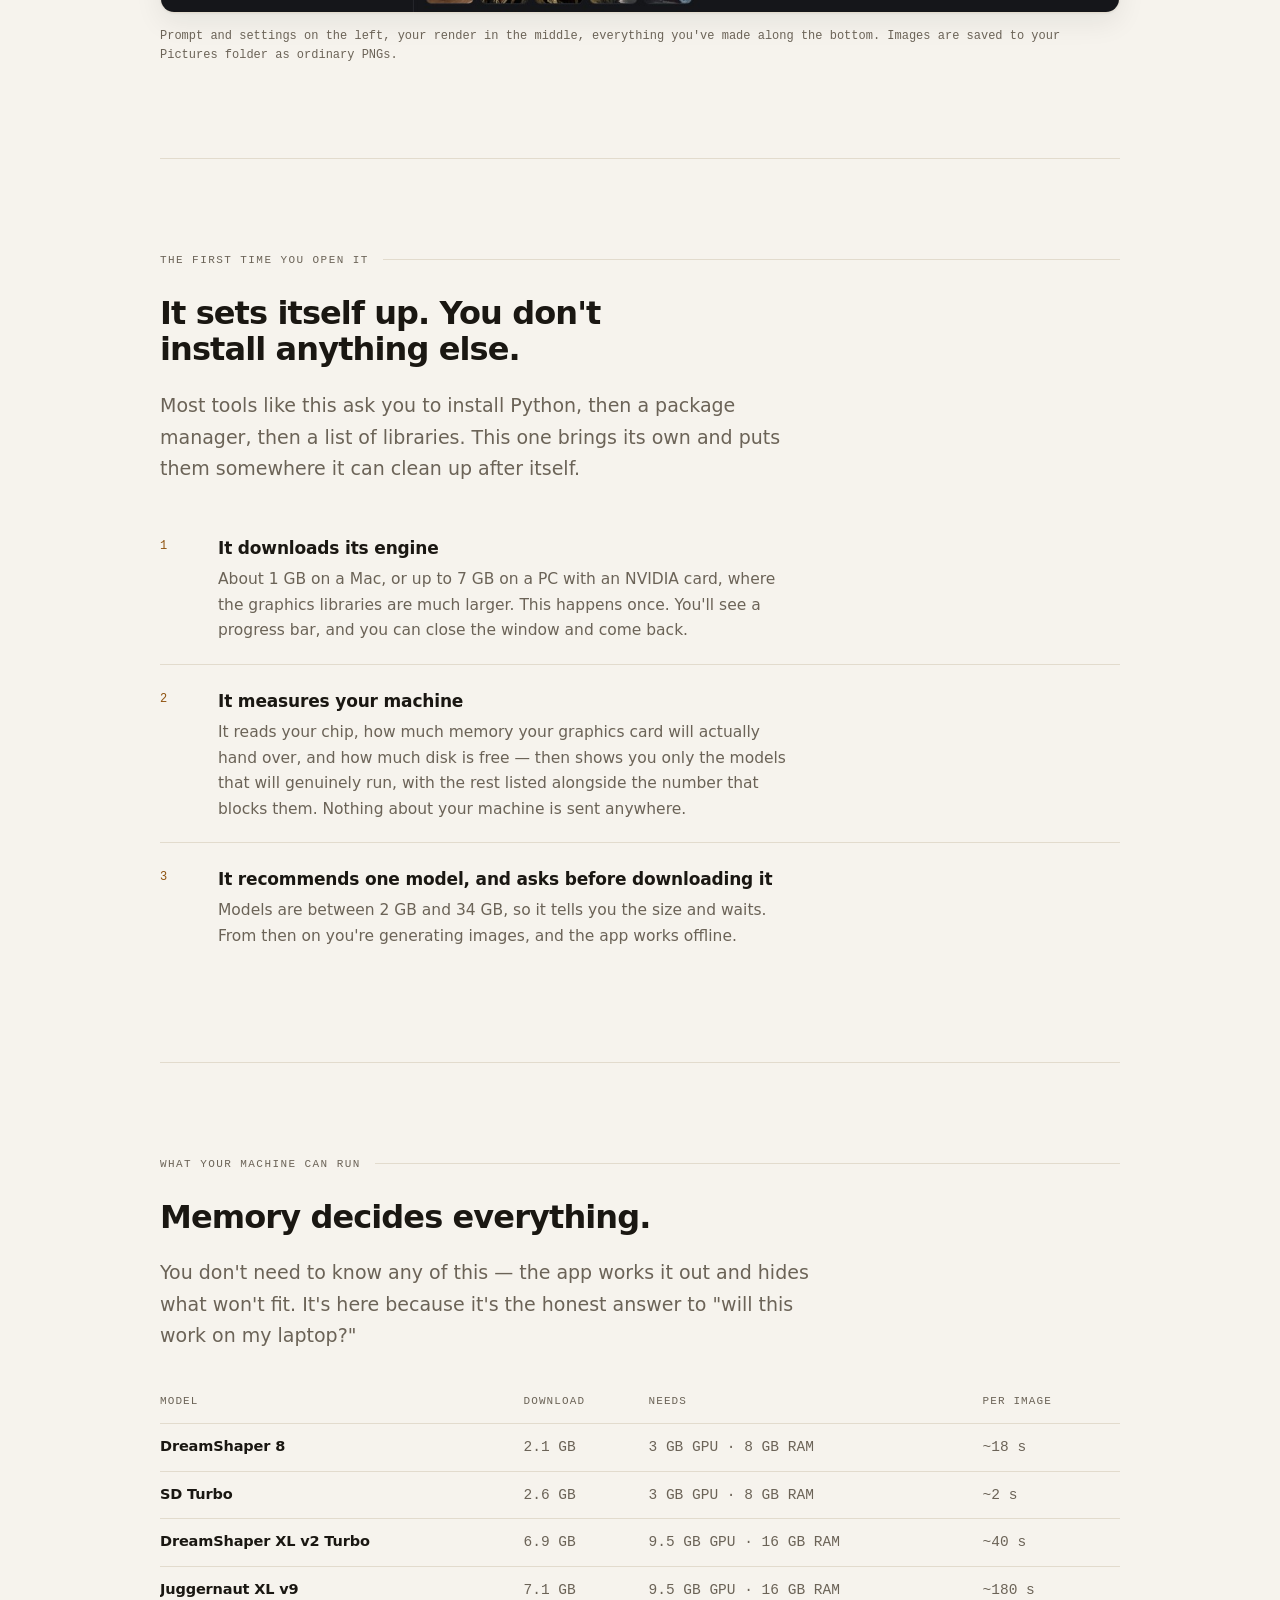
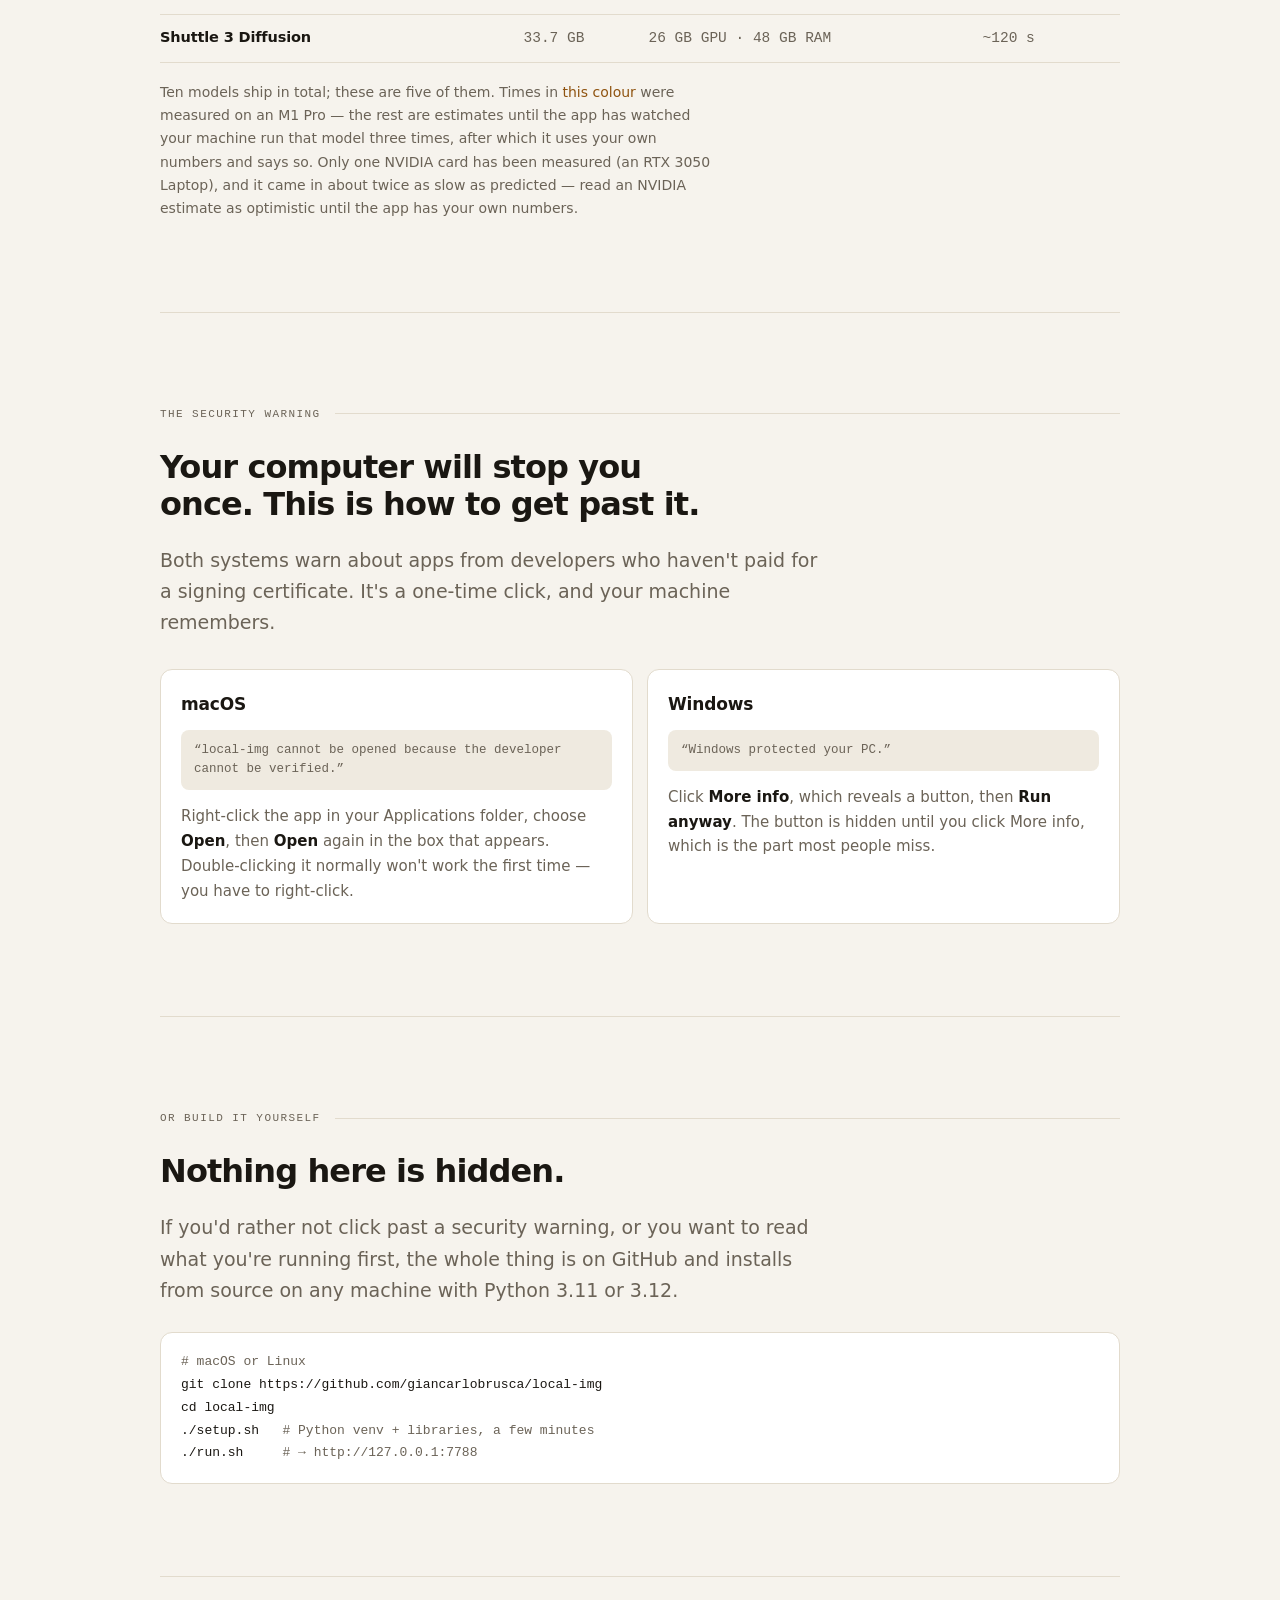
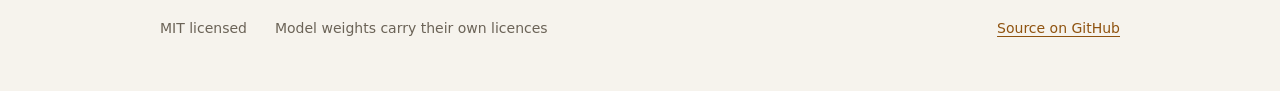
==== commit b3a98d9c: "feat: an earth palette and a pigment-chip mark The mark is inline SVG, not <img>, so its fills can r" ====
--- a/docs/index.html
+++ b/docs/index.html
@@ -12,6 +12,7 @@
 <link rel="alternate" hreflang="es" href="https://local-img-seven.vercel.app/es/">
 <link rel="alternate" hreflang="x-default" href="https://local-img-seven.vercel.app/">
 <link rel="stylesheet" href="style.css">
+<link rel="icon" href="favicon.svg" type="image/svg+xml">
 </head>
 <body>
 
@@ -19,7 +20,7 @@
 
   <!-- ------------------------------------------------------------ hero -->
   <section class="hero">
-    <div class="eyebrow"><span><b>local-img</b> · macOS · Windows · Linux · MIT</span><span class="langs">EN · <a href="es/">ES</a></span></div>
+    <div class="eyebrow"><svg class="mark" viewBox="0 0 32 32" width="15" height="15" aria-hidden="true"><clipPath id="chip"><rect x="2" y="2" width="28" height="28" rx="8.5"/></clipPath><g clip-path="url(#chip)"><rect x="2" y="2" width="28" height="28" fill="var(--brand-raw)"/><path d="M2 30 L30 2 L30 30 Z" fill="var(--brand-burnt)"/></g></svg><span><b>local-img</b> · macOS · Windows · Linux · MIT</span><span class="langs">EN · <a href="es/">ES</a></span></div>
     <div class="stack">
       <h1>Image generation that never leaves your computer.</h1>
       <p class="lead">
--- a/docs/style.css
+++ b/docs/style.css
@@ -1,13 +1,15 @@
   :root {
-    --ink:      #0a0b0e;
-    --panel:    #14161b;
-    --panel-2:  #1a1d23;
-    --line:     #262a33;
-    --text:     #e9ebef;
-    --muted:    #8b929c;
-    --accent:   #7c8cff;
-    --accent-2: #b9c2ff;
-    --accent-bg:#1a1e3a;
+    --ink:      #0c0b09;
+    --panel:    #17150f;
+    --panel-2:  #1e1b14;
+    --line:     #2b271f;
+    --text:     #ece7df;
+    --muted:    #968d80;
+    --accent:   #dfa349;
+    --accent-2: #f0c888;
+    --accent-bg:#2a2013;
+    --brand-raw:   #dfa349;
+    --brand-burnt: #a6522b;
     --shadow:   0 1px 0 rgba(255,255,255,.03) inset, 0 12px 32px rgba(0,0,0,.5);
 
     --sans: -apple-system, BlinkMacSystemFont, "Segoe UI Variable Display", "Segoe UI", system-ui, sans-serif;
@@ -19,28 +21,32 @@
 
   @media (prefers-color-scheme: light) {
     :root {
-      --ink:      #f4f6f9;
+      --ink:      #f6f3ed;
       --panel:    #ffffff;
-      --panel-2:  #eef1f6;
-      --line:     #dde2ea;
-      --text:     #14161b;
-      --muted:    #5d6572;
-      --accent:   #5361e8;
-      --accent-2: #3b48c4;
-      --accent-bg:#e9ebfd;
+      --panel-2:  #efeae0;
+      --line:     #e2dbcd;
+      --text:     #1a1712;
+      --muted:    #6b6357;
+      --accent:   #8f5310;
+      --accent-2: #6d3d0b;
+      --accent-bg:#fbf1de;
+      --brand-raw:   #b8761f;
+      --brand-burnt: #8f451f;
       --shadow:   0 1px 2px rgba(20,22,27,.04), 0 10px 28px rgba(20,22,27,.07);
     }
   }
   :root[data-theme="light"] {
-    --ink: #f4f6f9; --panel: #ffffff; --panel-2: #eef1f6; --line: #dde2ea;
-    --text: #14161b; --muted: #5d6572; --accent: #5361e8; --accent-2: #3b48c4;
-    --accent-bg: #e9ebfd;
+    --ink: #f6f3ed; --panel: #ffffff; --panel-2: #efeae0; --line: #e2dbcd;
+    --text: #1a1712; --muted: #6b6357; --accent: #8f5310; --accent-2: #6d3d0b;
+    --accent-bg: #fbf1de;
+    --brand-raw: #b8761f; --brand-burnt: #8f451f;
     --shadow: 0 1px 2px rgba(20,22,27,.04), 0 10px 28px rgba(20,22,27,.07);
   }
   :root[data-theme="dark"] {
-    --ink: #0a0b0e; --panel: #14161b; --panel-2: #1a1d23; --line: #262a33;
-    --text: #e9ebef; --muted: #8b929c; --accent: #7c8cff; --accent-2: #b9c2ff;
-    --accent-bg: #1a1e3a;
+    --ink: #0c0b09; --panel: #17150f; --panel-2: #1e1b14; --line: #2b271f;
+    --text: #ece7df; --muted: #968d80; --accent: #dfa349; --accent-2: #f0c888;
+    --accent-bg: #2a2013;
+    --brand-raw: #dfa349; --brand-burnt: #a6522b;
     --shadow: 0 1px 0 rgba(255,255,255,.03) inset, 0 12px 32px rgba(0,0,0,.5);
   }
 
@@ -97,6 +103,9 @@
     display: flex; flex-wrap: wrap; gap: 8px 16px; align-items: baseline;
   }
   .eyebrow b { color: var(--text); font-weight: 500; }
+  /* The mark sits on the eyebrow's baseline row, sized to the mono text
+     beside it rather than to the line box, so it never nudges the row. */
+  .eyebrow .mark { display: block; flex: none; align-self: center; }
   .langs { margin-left: auto; letter-spacing: .08em; }
   .lead { font-size: clamp(1.0625rem, 2vw, 1.1875rem); color: var(--muted); max-width: 56ch; }
   .lead strong { color: var(--text); font-weight: 560; }
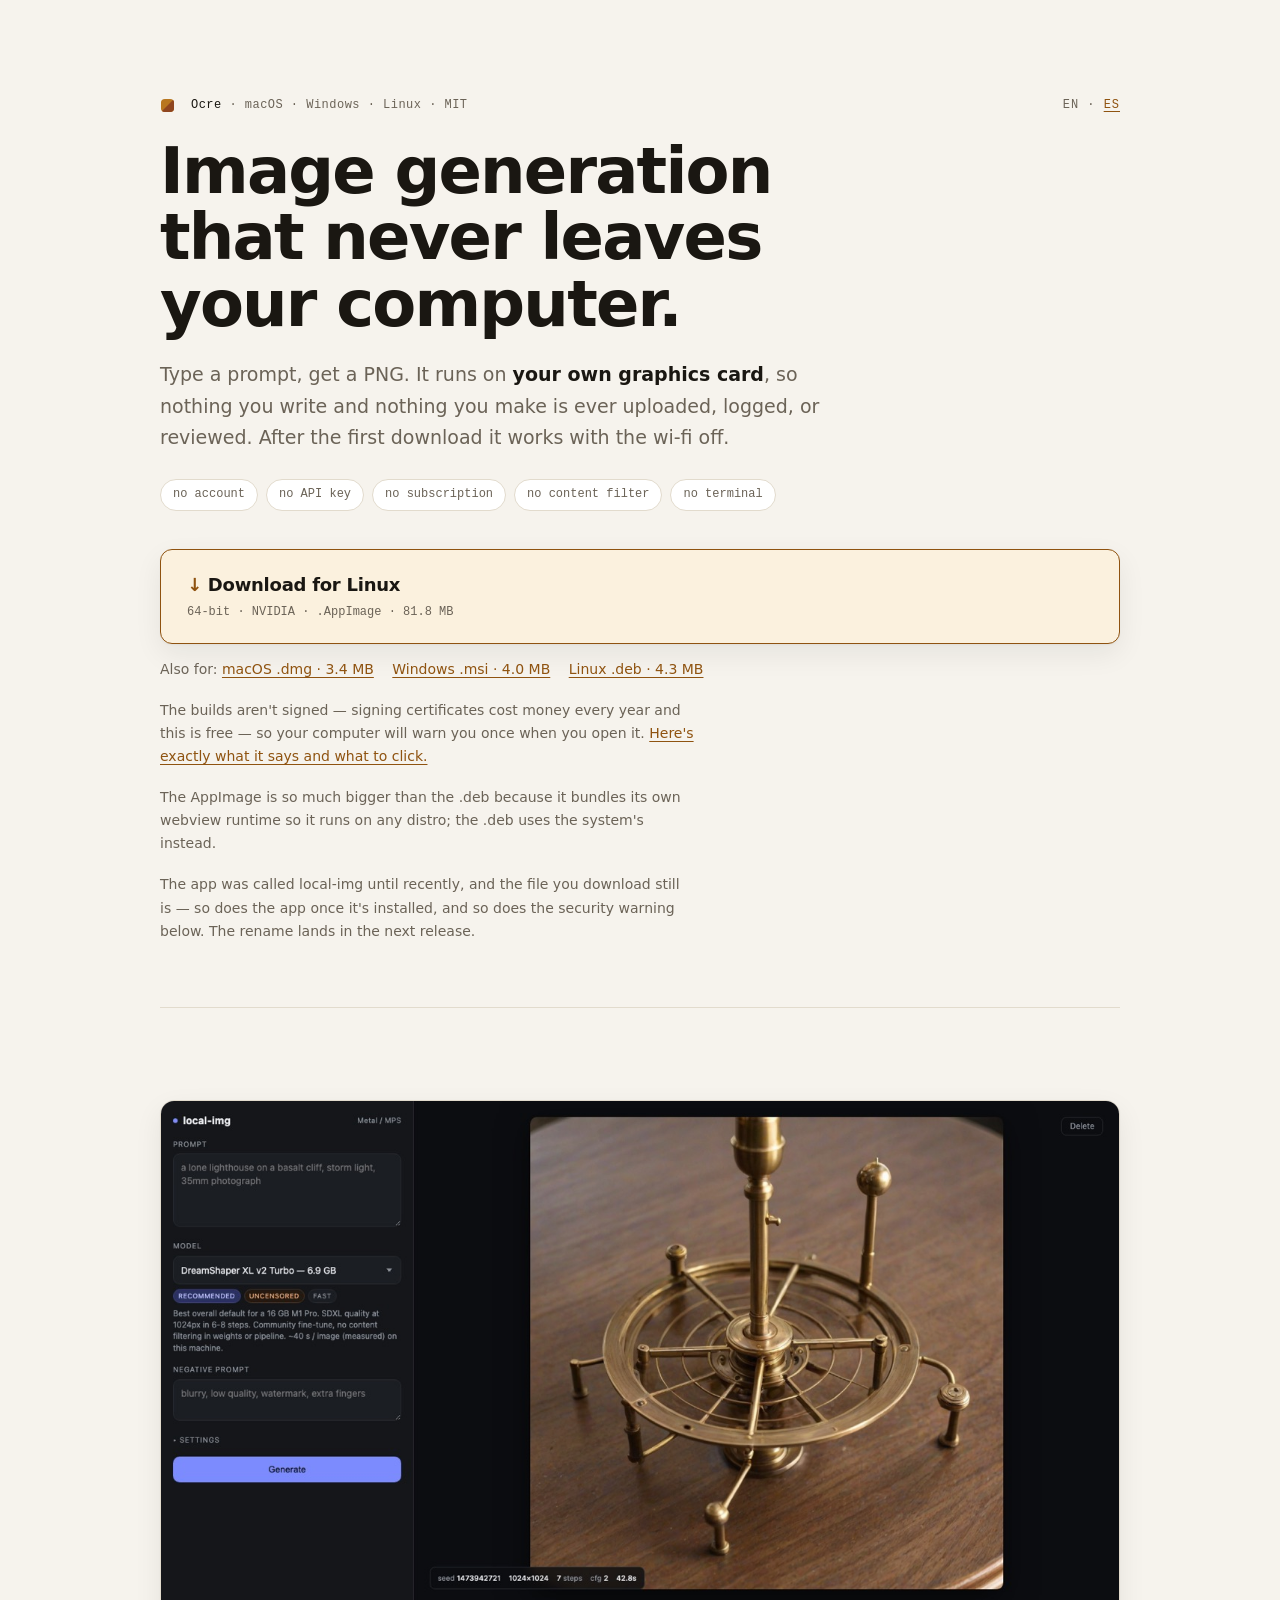
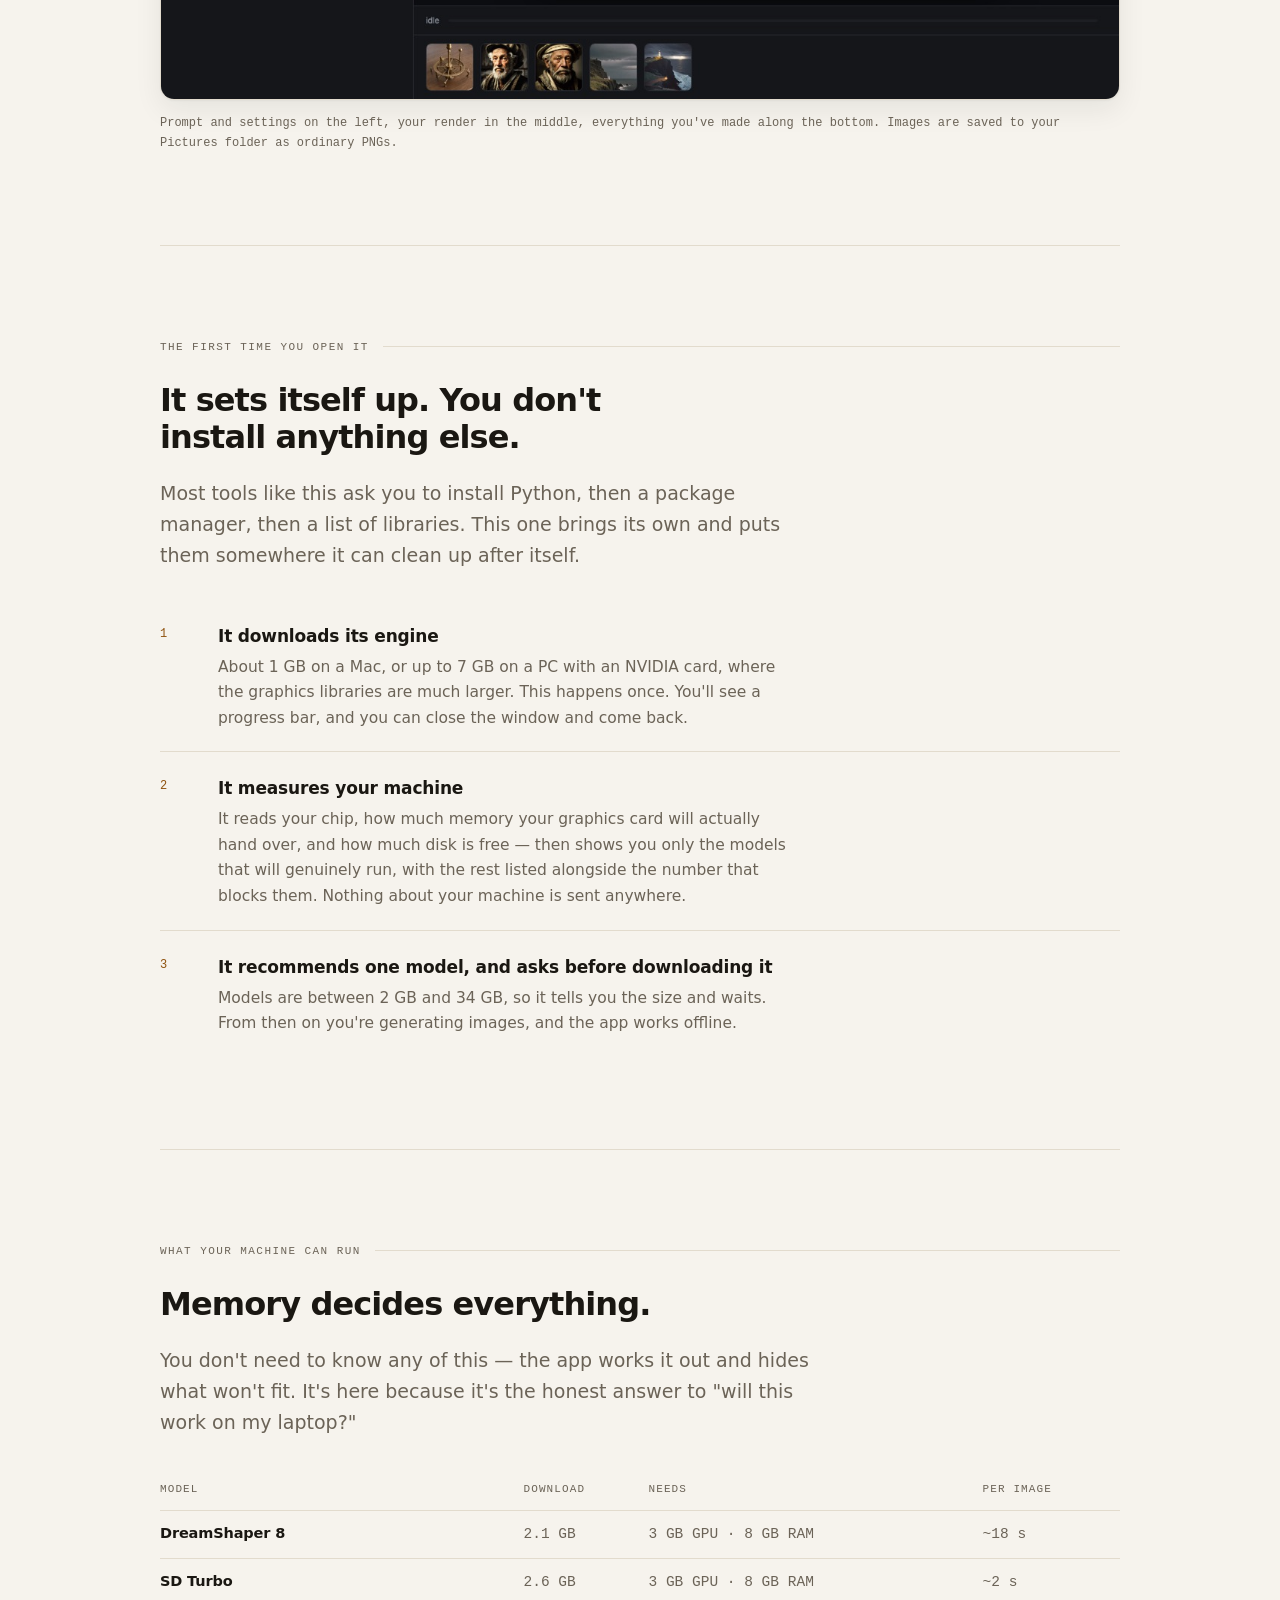
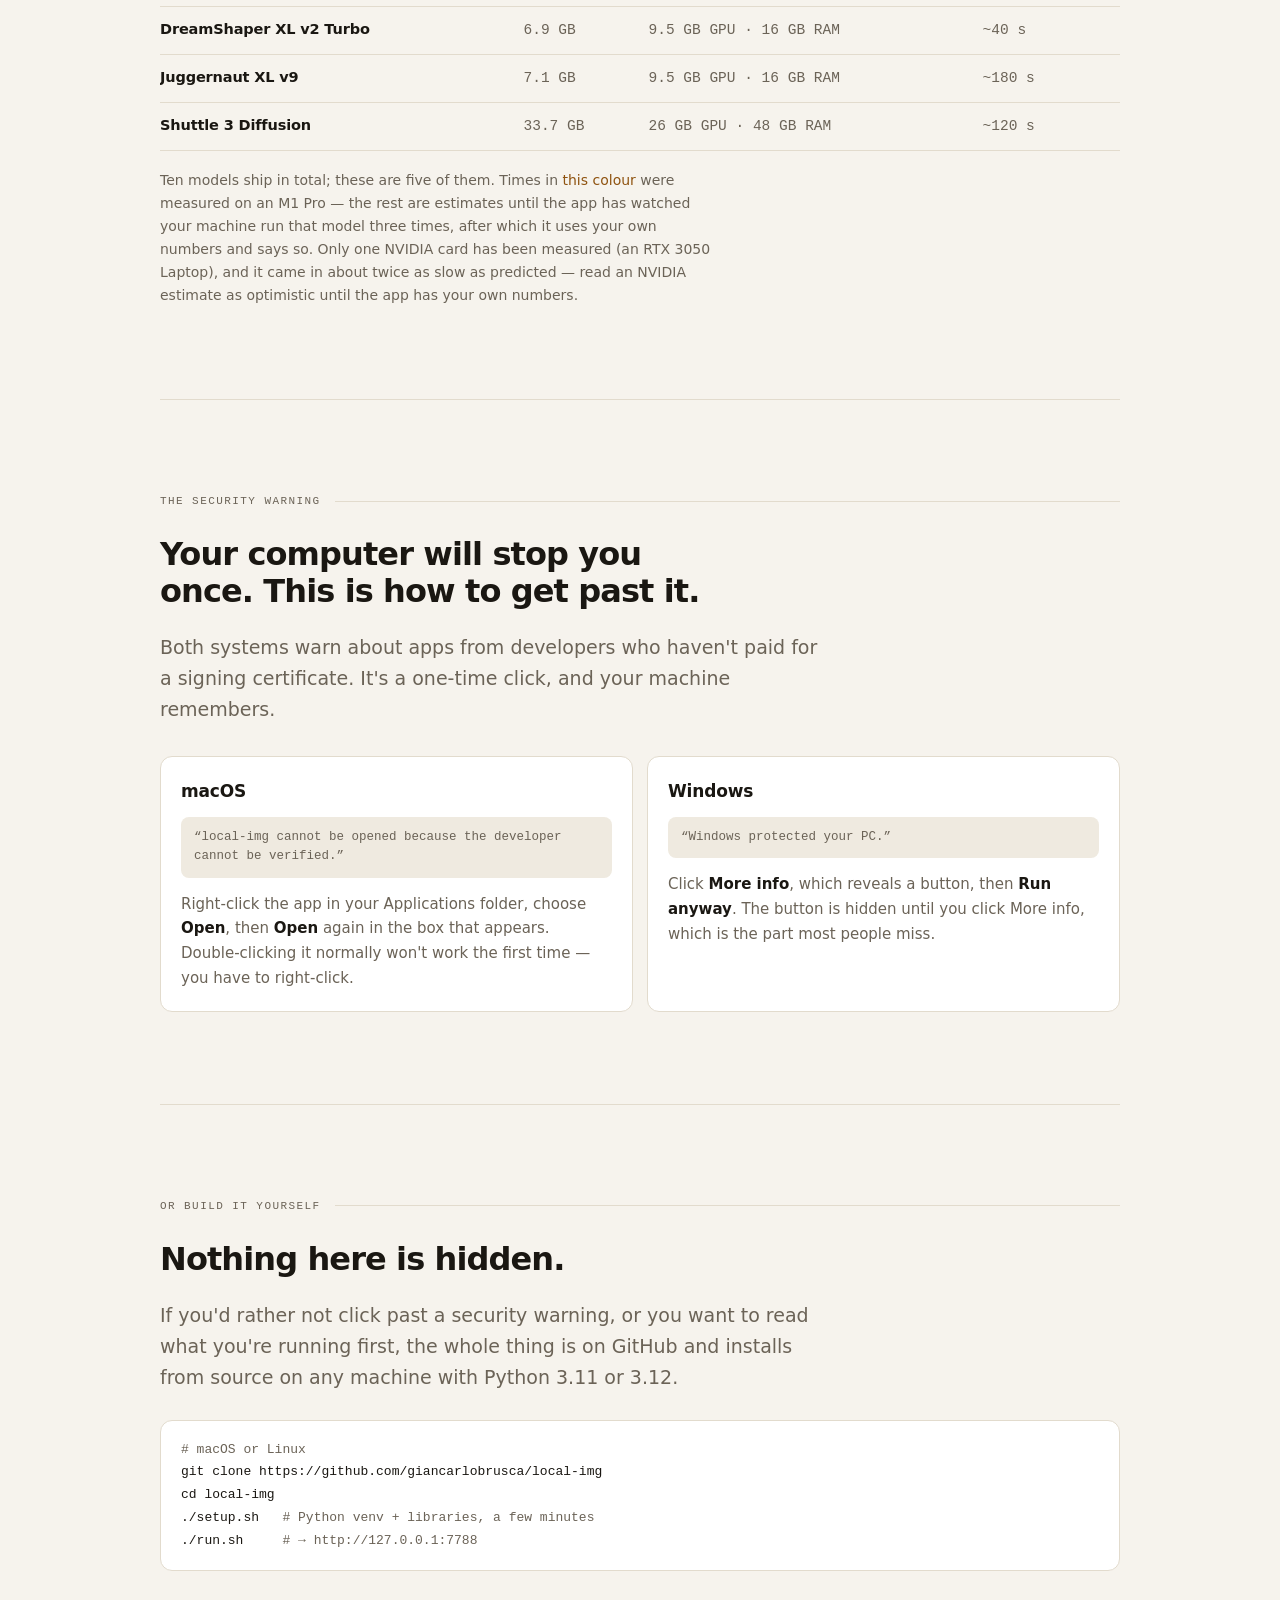
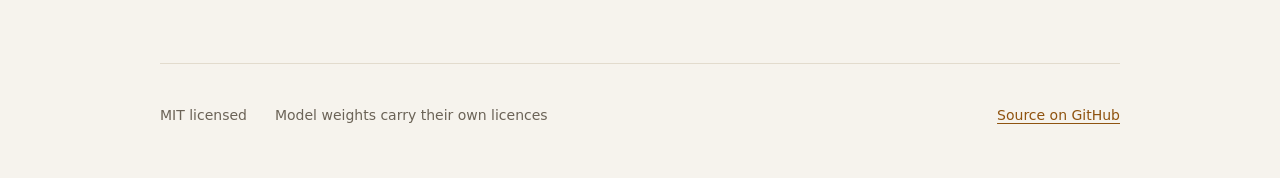
==== commit f4d535bb: "feat: the landing is Ocre, and says so about the file that isn't The macOS quote keeps saying local-" ====
--- a/docs/index.html
+++ b/docs/index.html
@@ -3,9 +3,9 @@
 <head>
 <meta charset="utf-8">
 <meta name="viewport" content="width=device-width, initial-scale=1">
-<title>local-img — image generation that stays on your computer</title>
+<title>Ocre — image generation that stays on your computer</title>
 <meta name="description" content="Generate images on your own GPU. No account, no API key, no cloud, no content filter. Download for macOS, Windows or Linux.">
-<meta property="og:title" content="local-img">
+<meta property="og:title" content="Ocre">
 <meta property="og:description" content="Image generation that never leaves your computer.">
 <meta property="og:image" content="https://local-img-seven.vercel.app/preview.jpg">
 <link rel="alternate" hreflang="en" href="https://local-img-seven.vercel.app/">
@@ -20,7 +20,7 @@
 
   <!-- ------------------------------------------------------------ hero -->
   <section class="hero">
-    <div class="eyebrow"><svg class="mark" viewBox="0 0 32 32" width="15" height="15" aria-hidden="true"><clipPath id="chip"><rect x="2" y="2" width="28" height="28" rx="8.5"/></clipPath><g clip-path="url(#chip)"><rect x="2" y="2" width="28" height="28" fill="var(--brand-raw)"/><path d="M2 30 L30 2 L30 30 Z" fill="var(--brand-burnt)"/></g></svg><span><b>local-img</b> · macOS · Windows · Linux · MIT</span><span class="langs">EN · <a href="es/">ES</a></span></div>
+    <div class="eyebrow"><svg class="mark" viewBox="0 0 32 32" width="15" height="15" aria-hidden="true"><clipPath id="chip"><rect x="2" y="2" width="28" height="28" rx="8.5"/></clipPath><g clip-path="url(#chip)"><rect x="2" y="2" width="28" height="28" fill="var(--brand-raw)"/><path d="M2 30 L30 2 L30 30 Z" fill="var(--brand-burnt)"/></g></svg><span><b>Ocre</b> · macOS · Windows · Linux · MIT</span><span class="langs">EN · <a href="es/">ES</a></span></div>
     <div class="stack">
       <h1>Image generation that never leaves your computer.</h1>
       <p class="lead">
@@ -75,6 +75,11 @@
       The AppImage is so much bigger than the .deb because it bundles its own webview
       runtime so it runs on any distro; the .deb uses the system's instead.
     </p>
+    <p class="unsigned">
+      The app was called local-img until recently, and the file you download
+      still is — so does the app once it's installed, and so does the security
+      warning below. The rename lands in the next release.
+    </p>
   </section>
 
   <!-- ------------------------------------------------------------ shot -->
@@ -82,7 +87,7 @@
     <figure>
       <div class="shot">
         <img src="preview.jpg" width="1280" height="800"
-             alt="The local-img window: prompt and model settings on the left, the selected render in the middle, and a strip of previous images along the bottom.">
+             alt="The Ocre window: prompt and model settings on the left, the selected render in the middle, and a strip of previous images along the bottom.">
       </div>
       <figcaption>
         Prompt and settings on the left, your render in the middle, everything you've
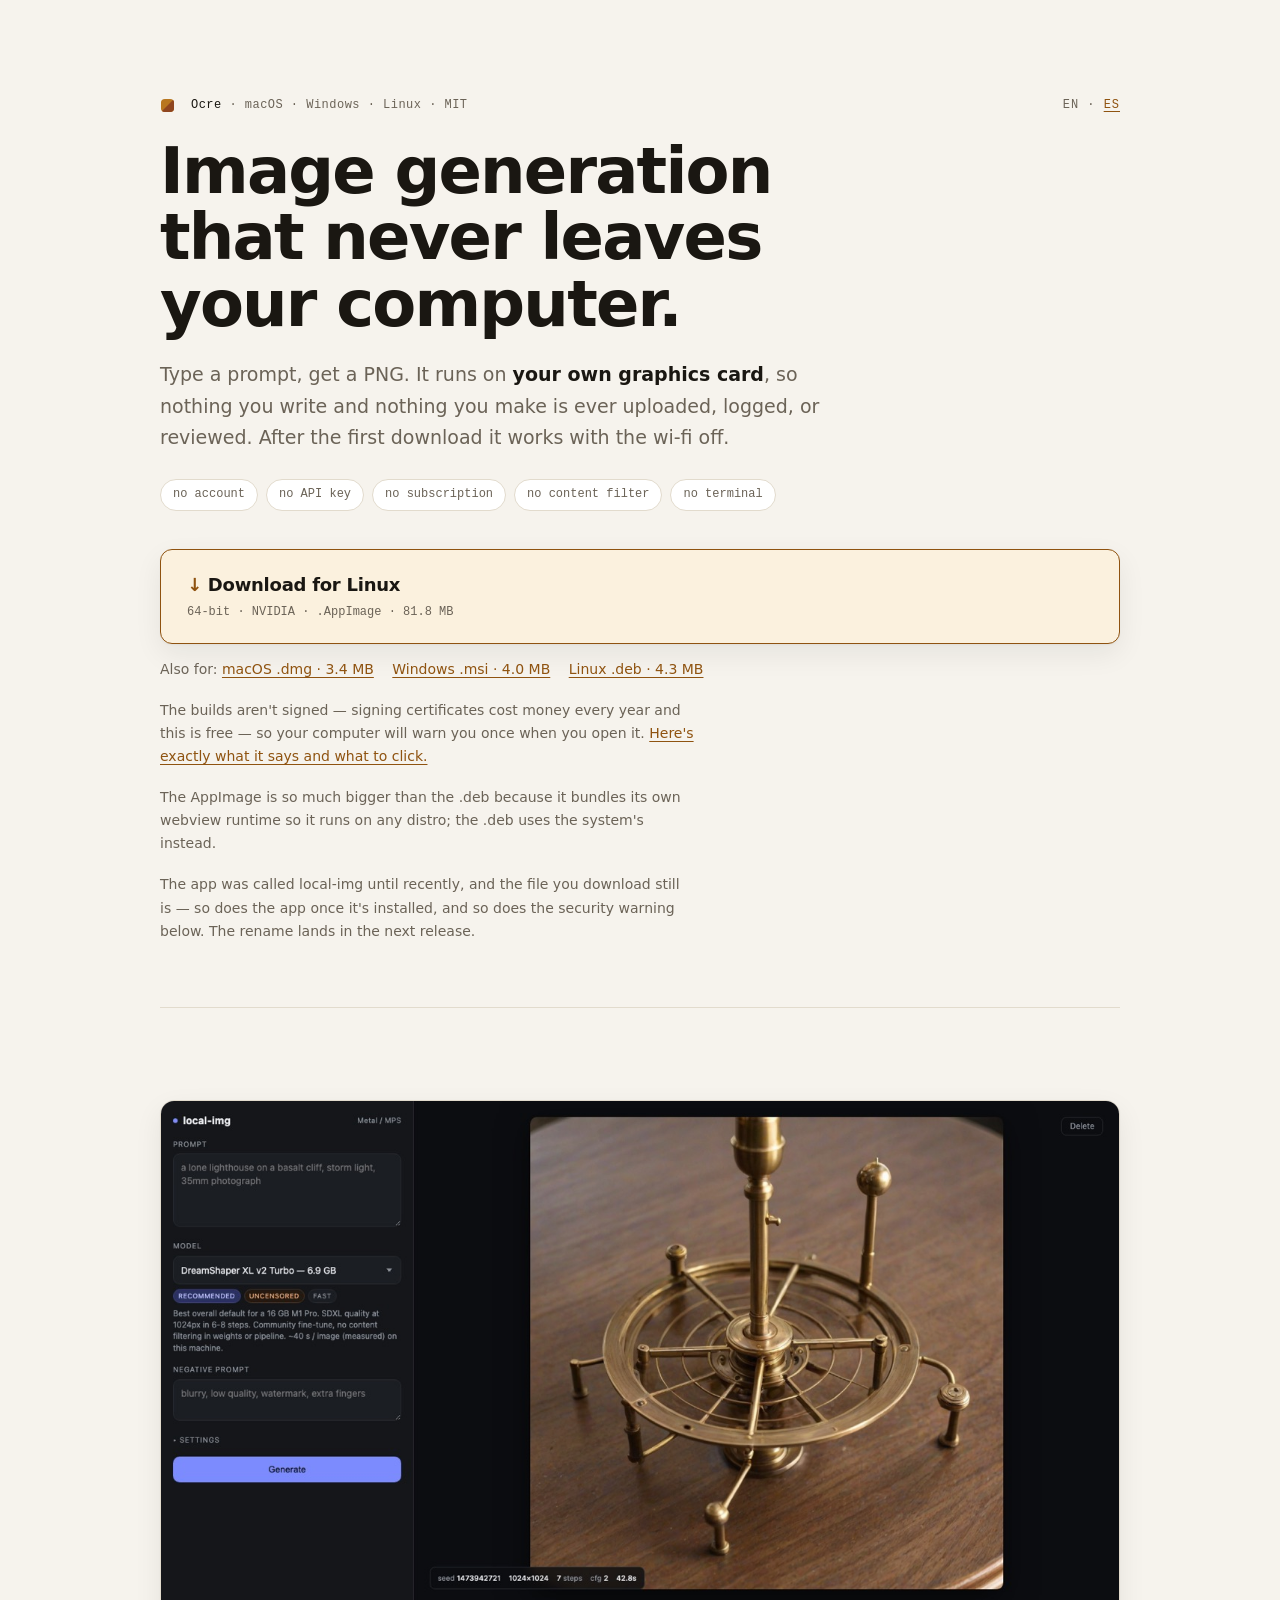
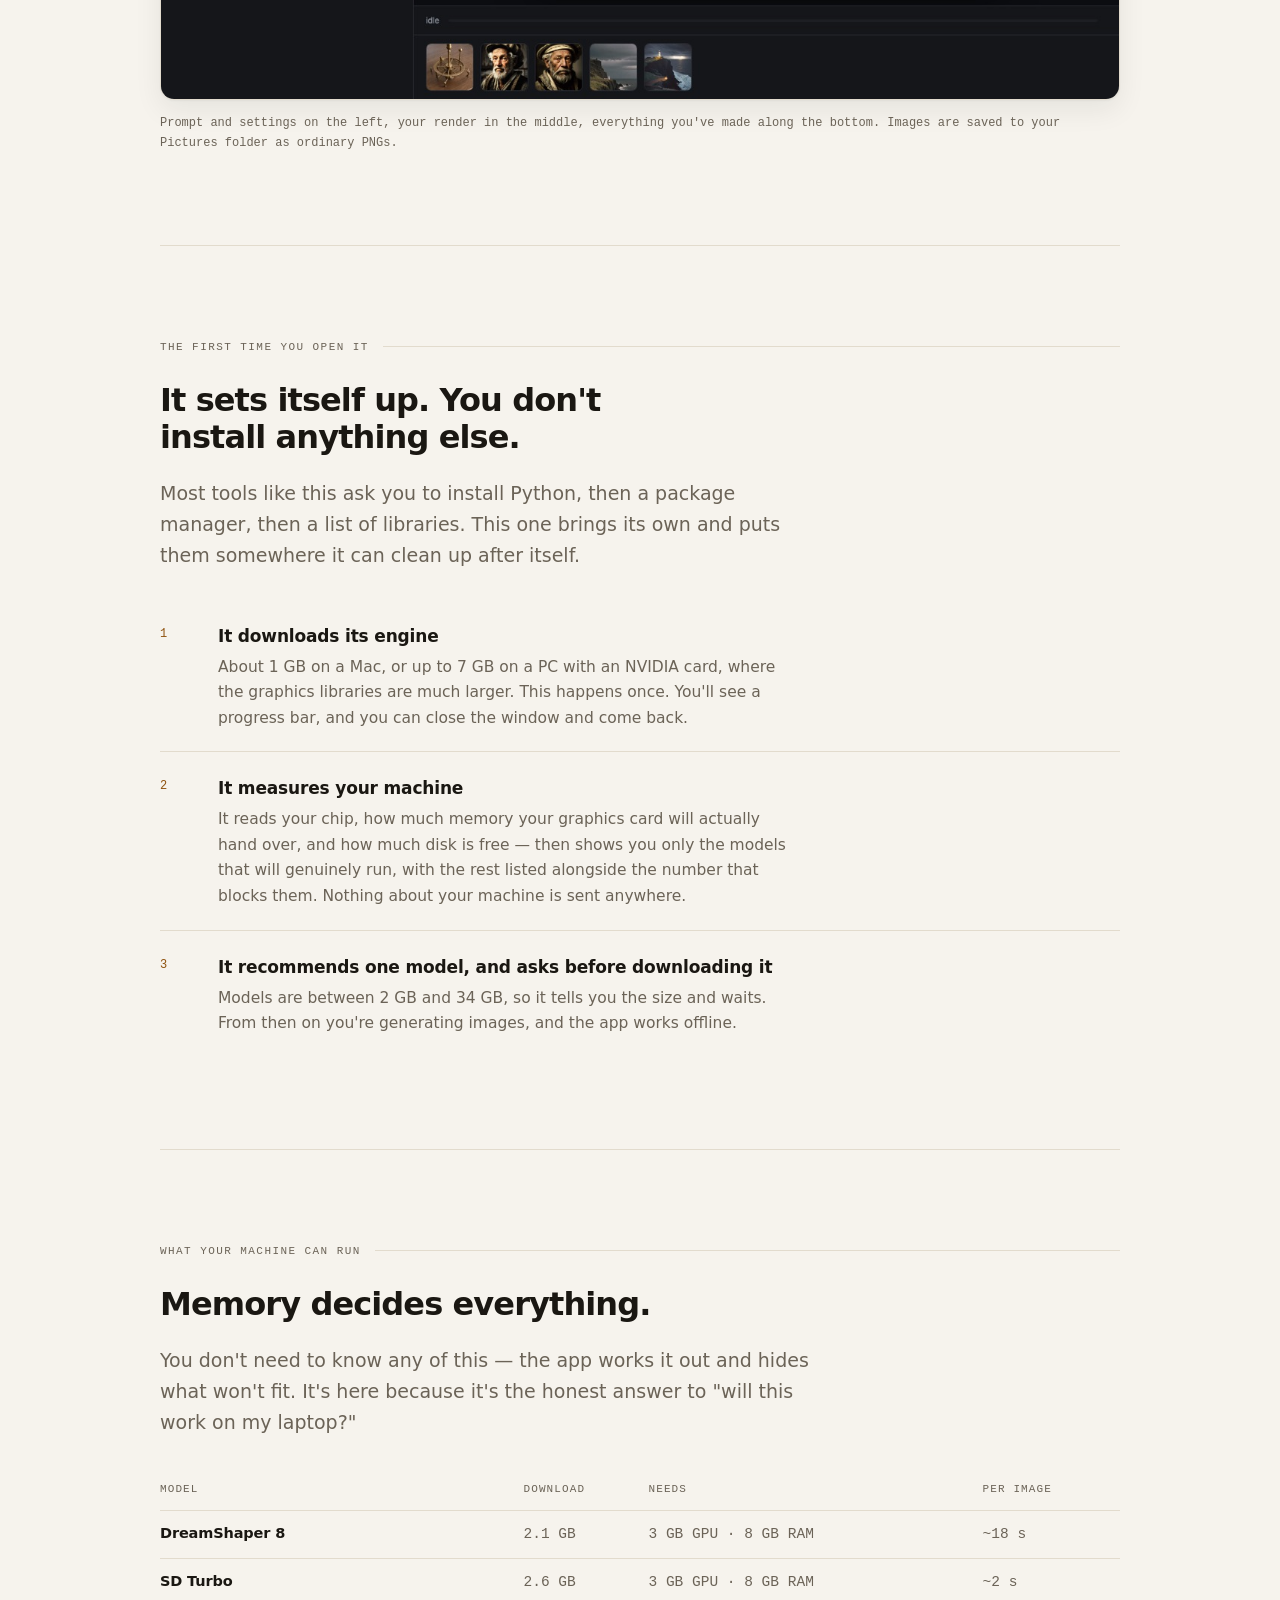
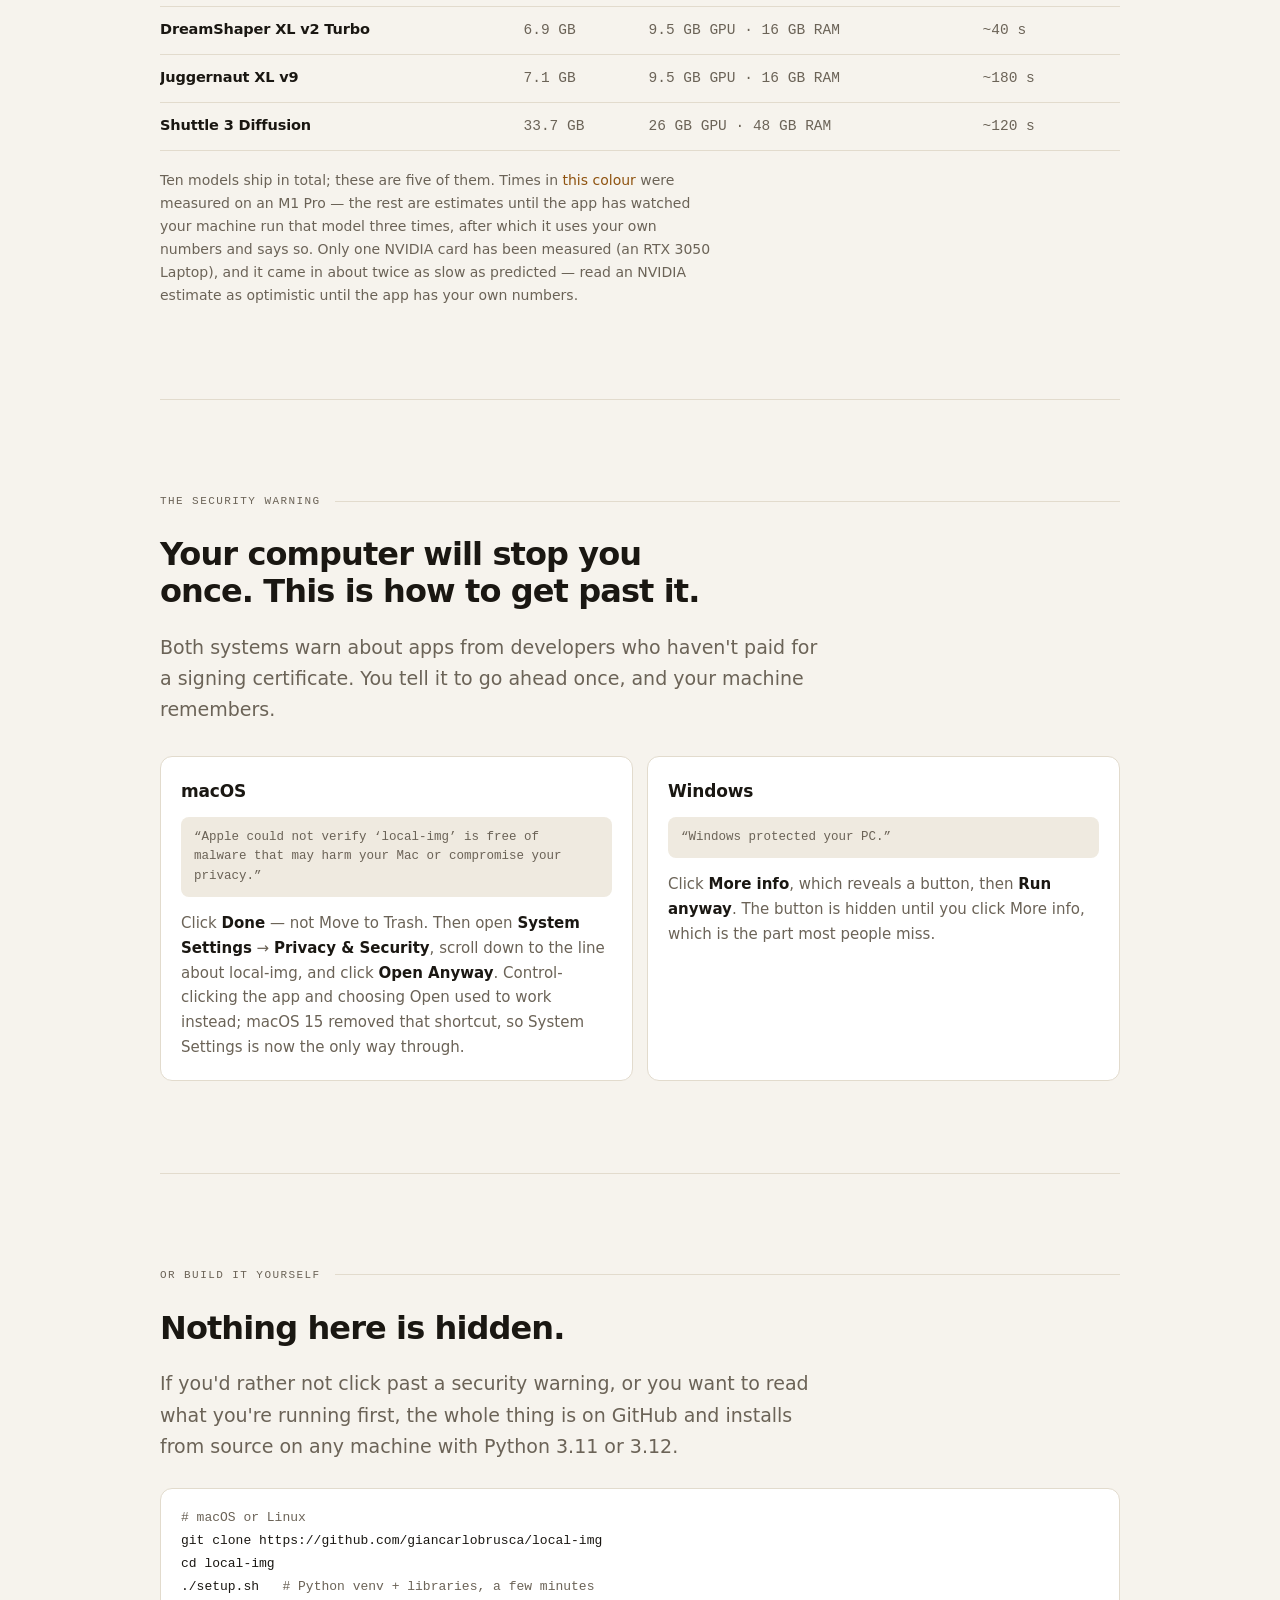
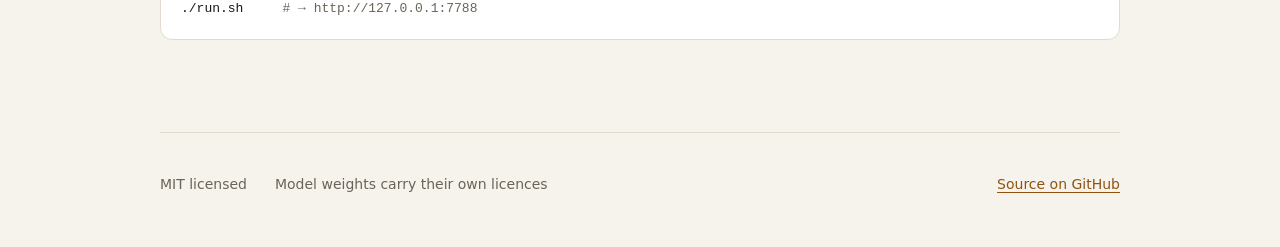
==== commit d0b44e58: "fix: sign the macOS bundle, so Gatekeeper stops calling it damaged Tauri only runs codesign when it " ====
--- a/docs/index.html
+++ b/docs/index.html
@@ -7,10 +7,10 @@
 <meta name="description" content="Generate images on your own GPU. No account, no API key, no cloud, no content filter. Download for macOS, Windows or Linux.">
 <meta property="og:title" content="Ocre">
 <meta property="og:description" content="Image generation that never leaves your computer.">
-<meta property="og:image" content="https://local-img-seven.vercel.app/preview.jpg">
-<link rel="alternate" hreflang="en" href="https://local-img-seven.vercel.app/">
-<link rel="alternate" hreflang="es" href="https://local-img-seven.vercel.app/es/">
-<link rel="alternate" hreflang="x-default" href="https://local-img-seven.vercel.app/">
+<meta property="og:image" content="https://ocre.giancarlobrusca.com/preview.jpg">
+<link rel="alternate" hreflang="en" href="https://ocre.giancarlobrusca.com/">
+<link rel="alternate" hreflang="es" href="https://ocre.giancarlobrusca.com/es/">
+<link rel="alternate" hreflang="x-default" href="https://ocre.giancarlobrusca.com/">
 <link rel="stylesheet" href="style.css">
 <link rel="icon" href="favicon.svg" type="image/svg+xml">
 </head>
@@ -213,17 +213,19 @@
       <h2>Your computer will stop you once. This is how to get past it.</h2>
       <p class="lead">
         Both systems warn about apps from developers who haven't paid for a signing
-        certificate. It's a one-time click, and your machine remembers.
+        certificate. You tell it to go ahead once, and your machine remembers.
       </p>
     </div>
     <div class="prompts">
       <div class="prompt">
         <h3>macOS</h3>
-        <p class="quote">“local-img cannot be opened because the developer cannot be verified.”</p>
+        <p class="quote">“Apple could not verify ‘local-img’ is free of malware that may harm your Mac or compromise your privacy.”</p>
         <p>
-          Right-click the app in your Applications folder, choose <kbd>Open</kbd>, then
-          <kbd>Open</kbd> again in the box that appears. Double-clicking it normally
-          won't work the first time — you have to right-click.
+          Click <kbd>Done</kbd> — not Move to Trash. Then open
+          <kbd>System Settings</kbd> → <kbd>Privacy &amp; Security</kbd>, scroll down to
+          the line about local-img, and click <kbd>Open Anyway</kbd>. Control-clicking
+          the app and choosing Open used to work instead; macOS 15 removed that
+          shortcut, so System Settings is now the only way through.
         </p>
       </div>
       <div class="prompt">
